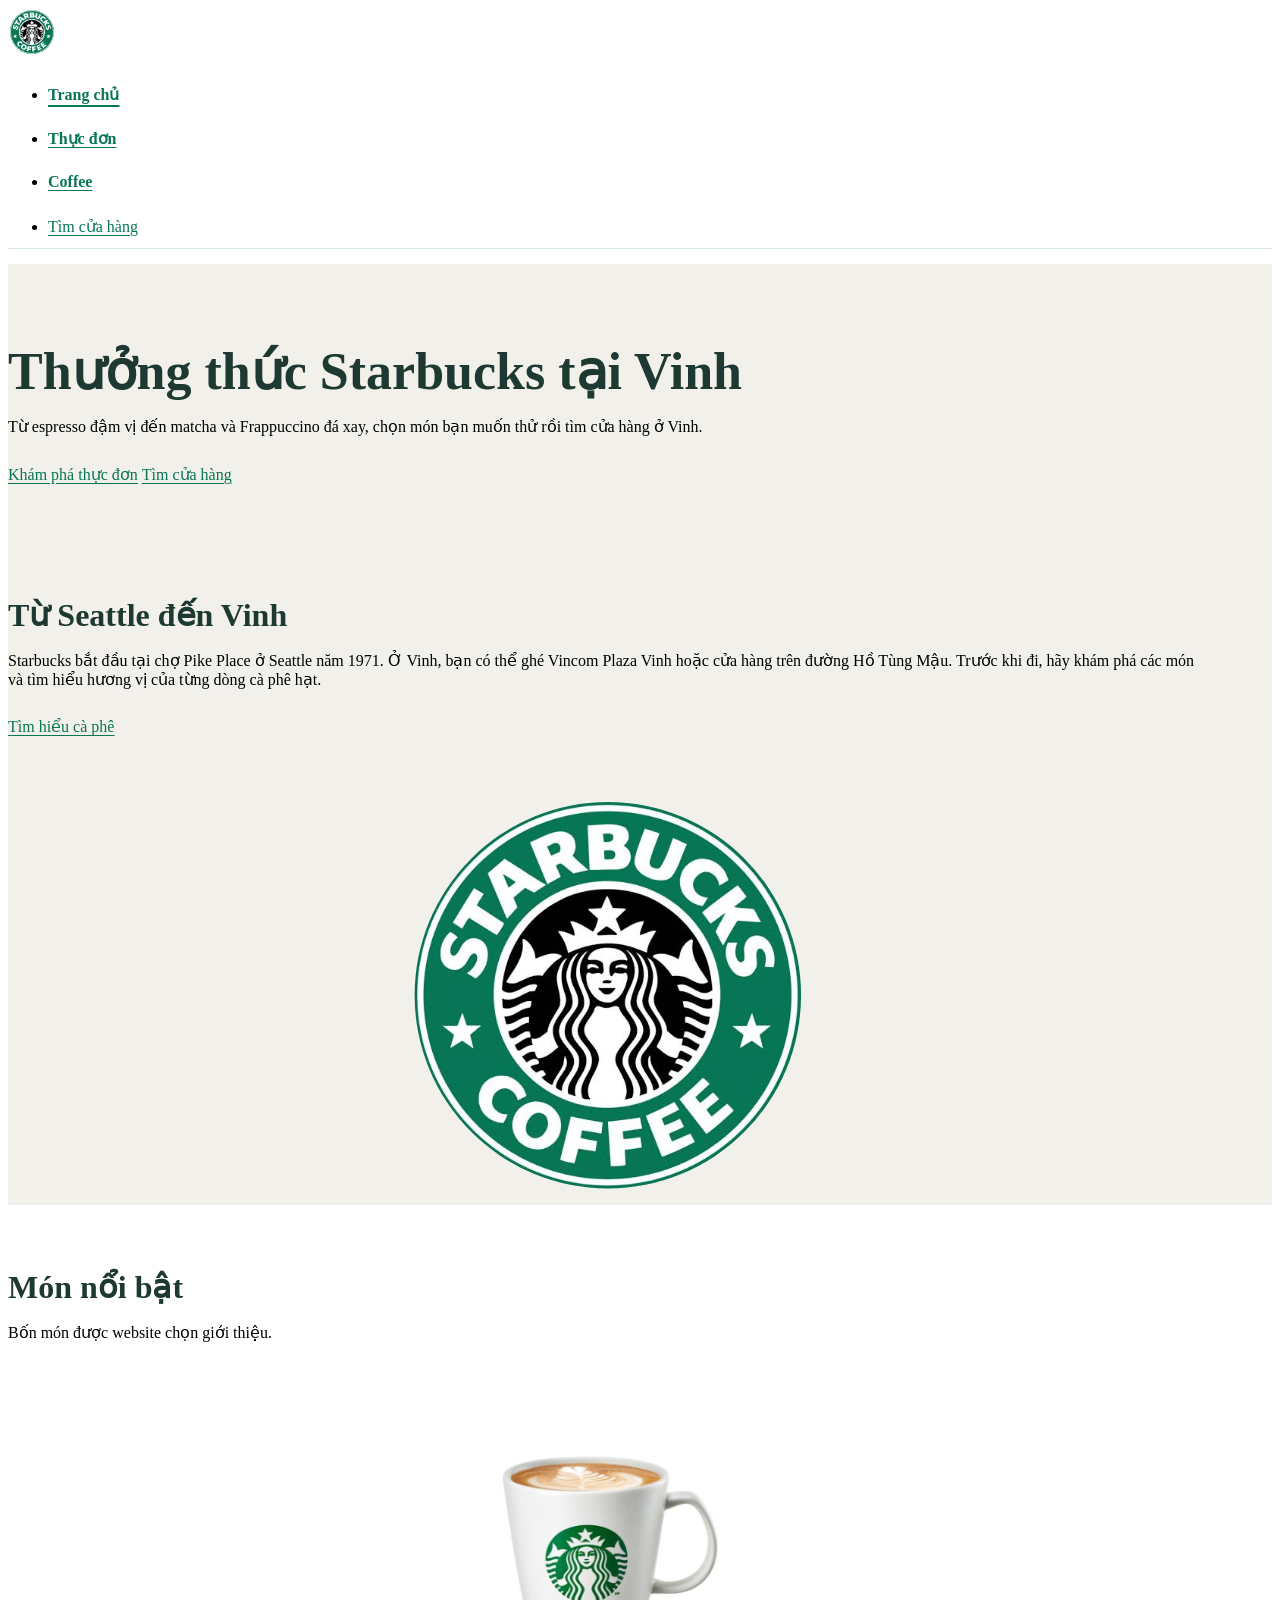
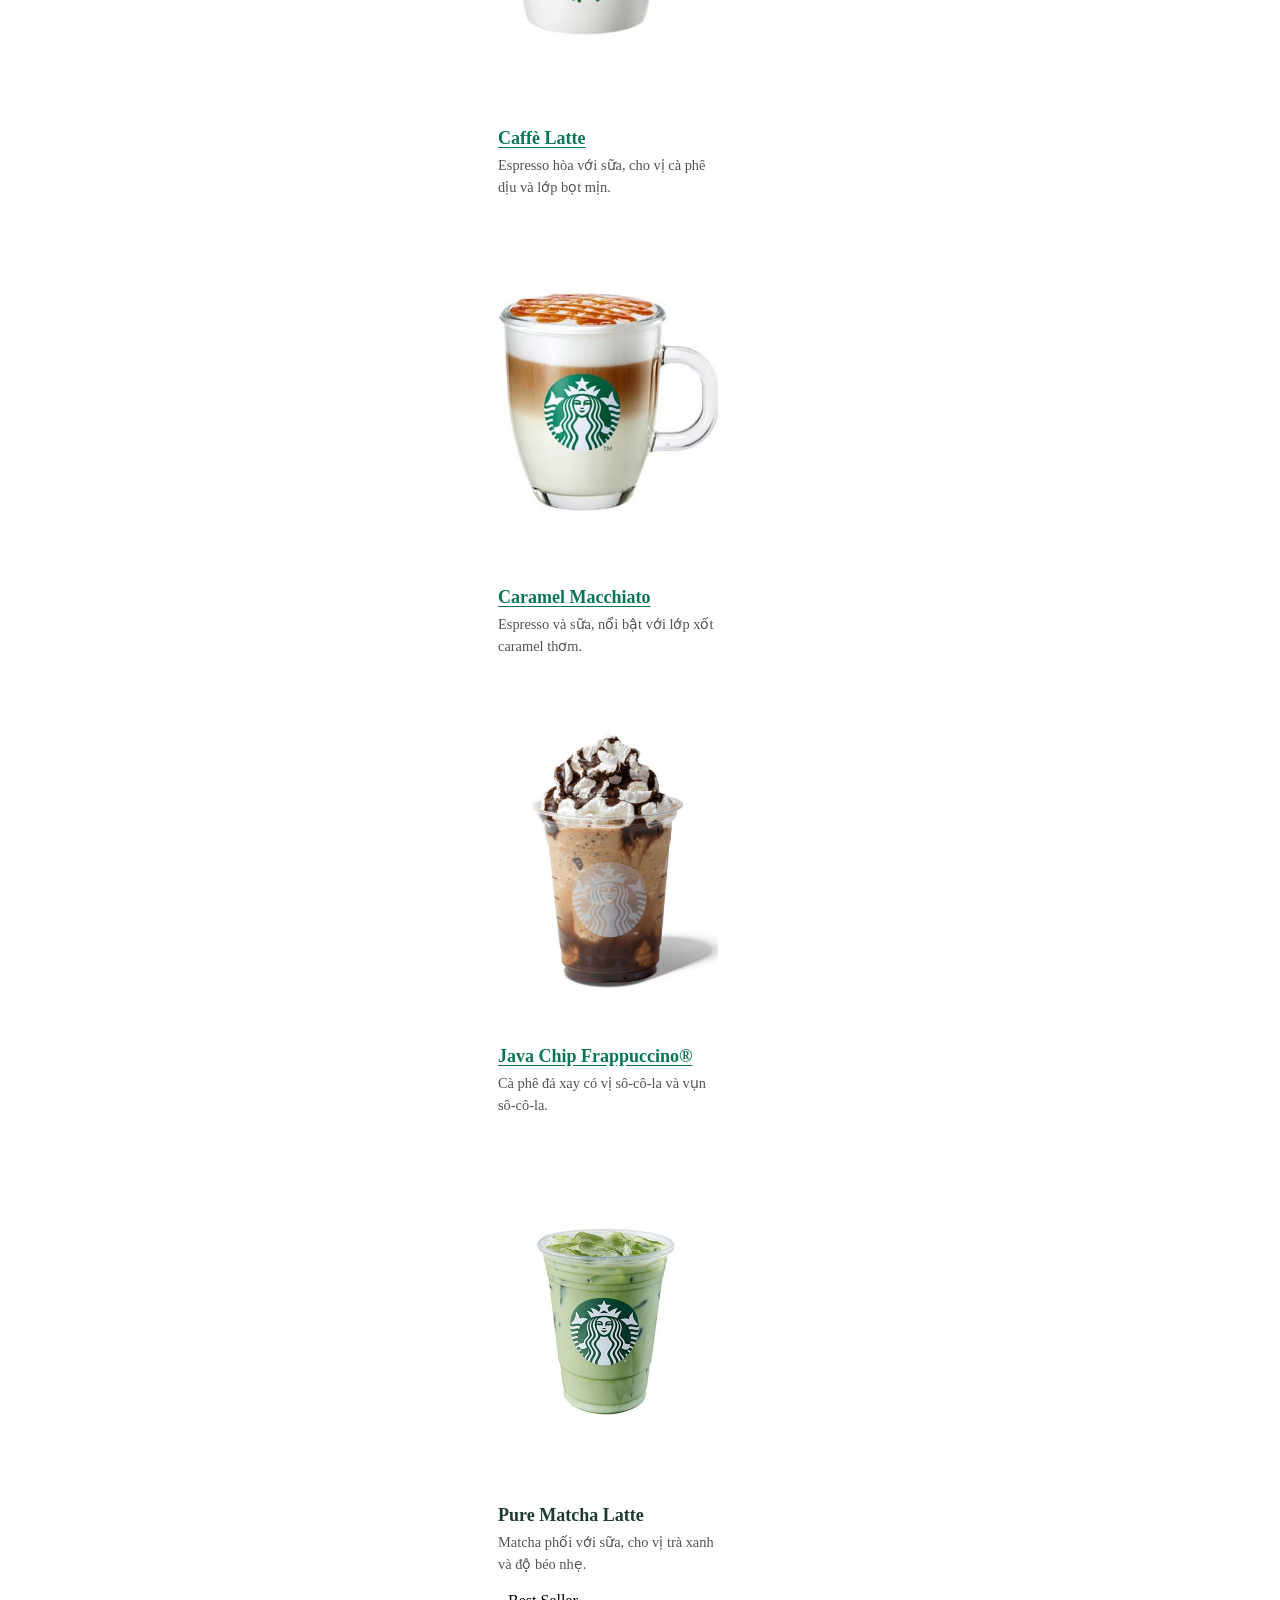
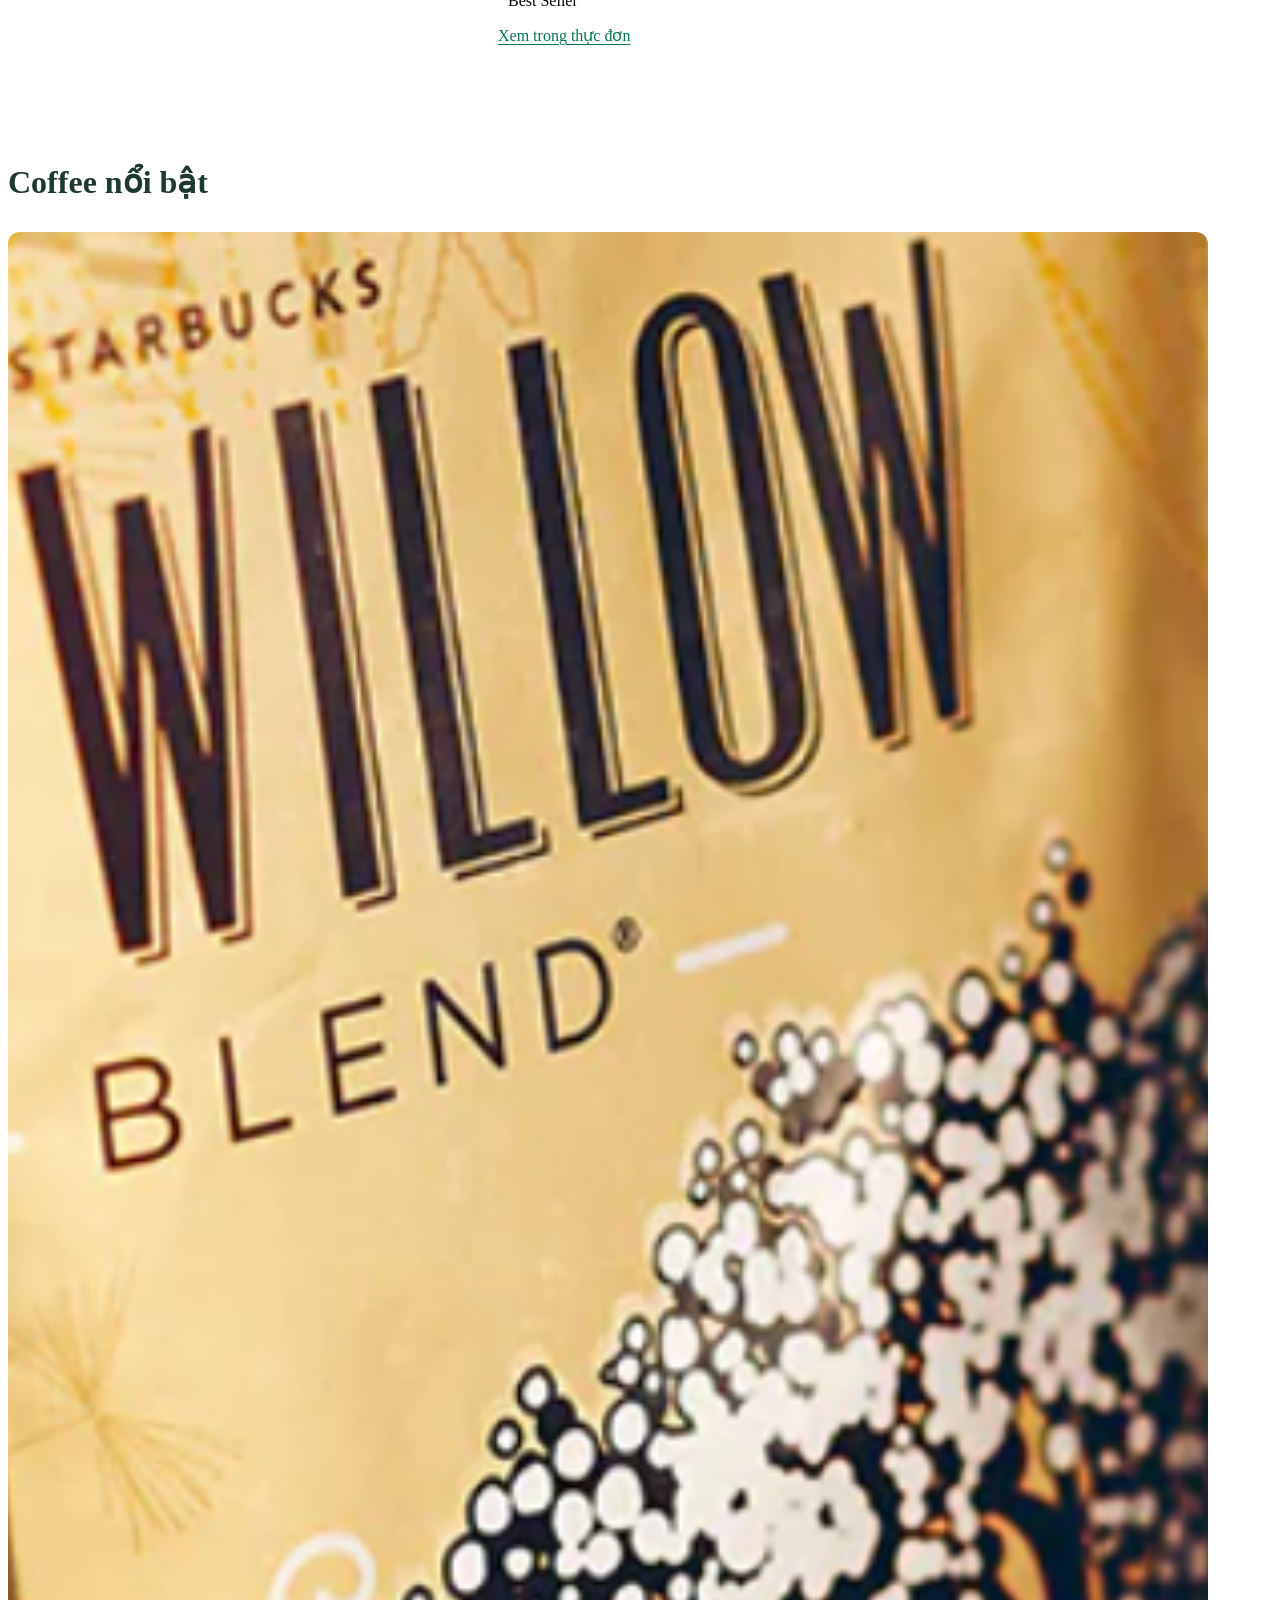
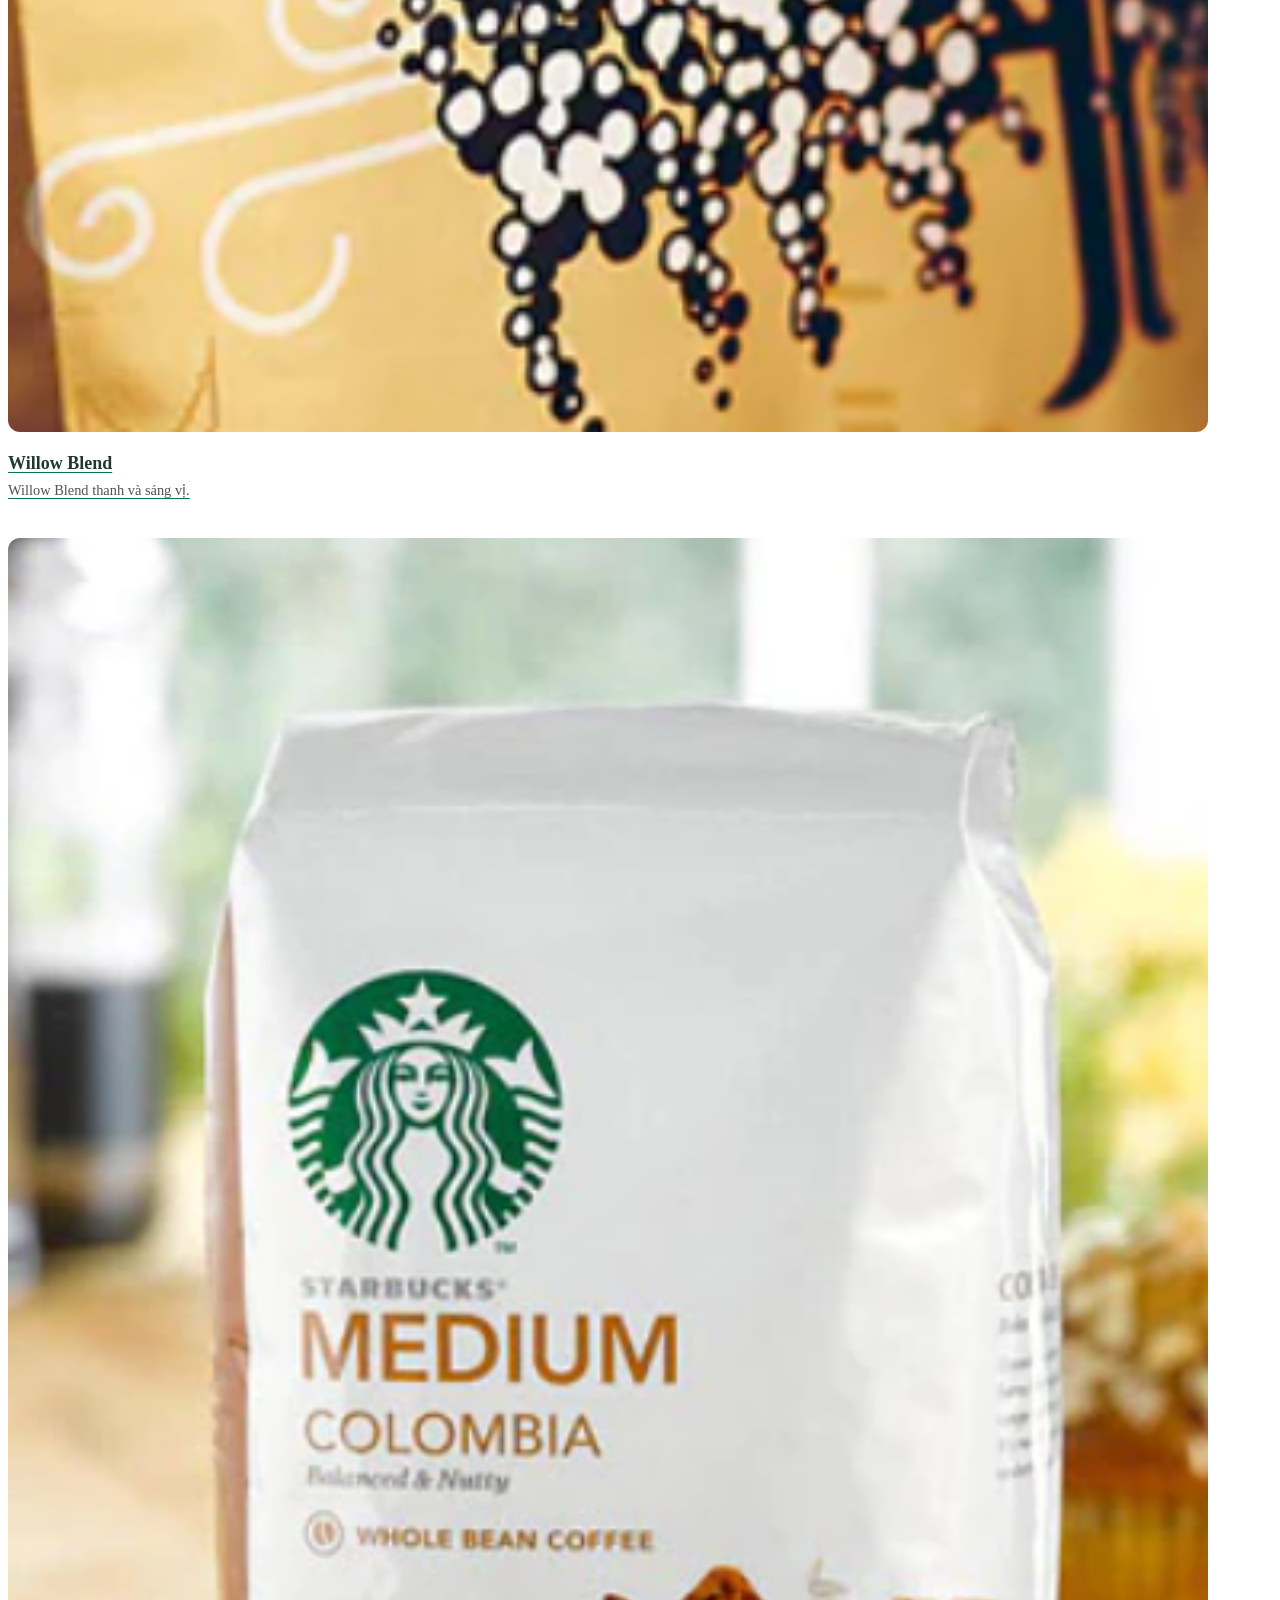
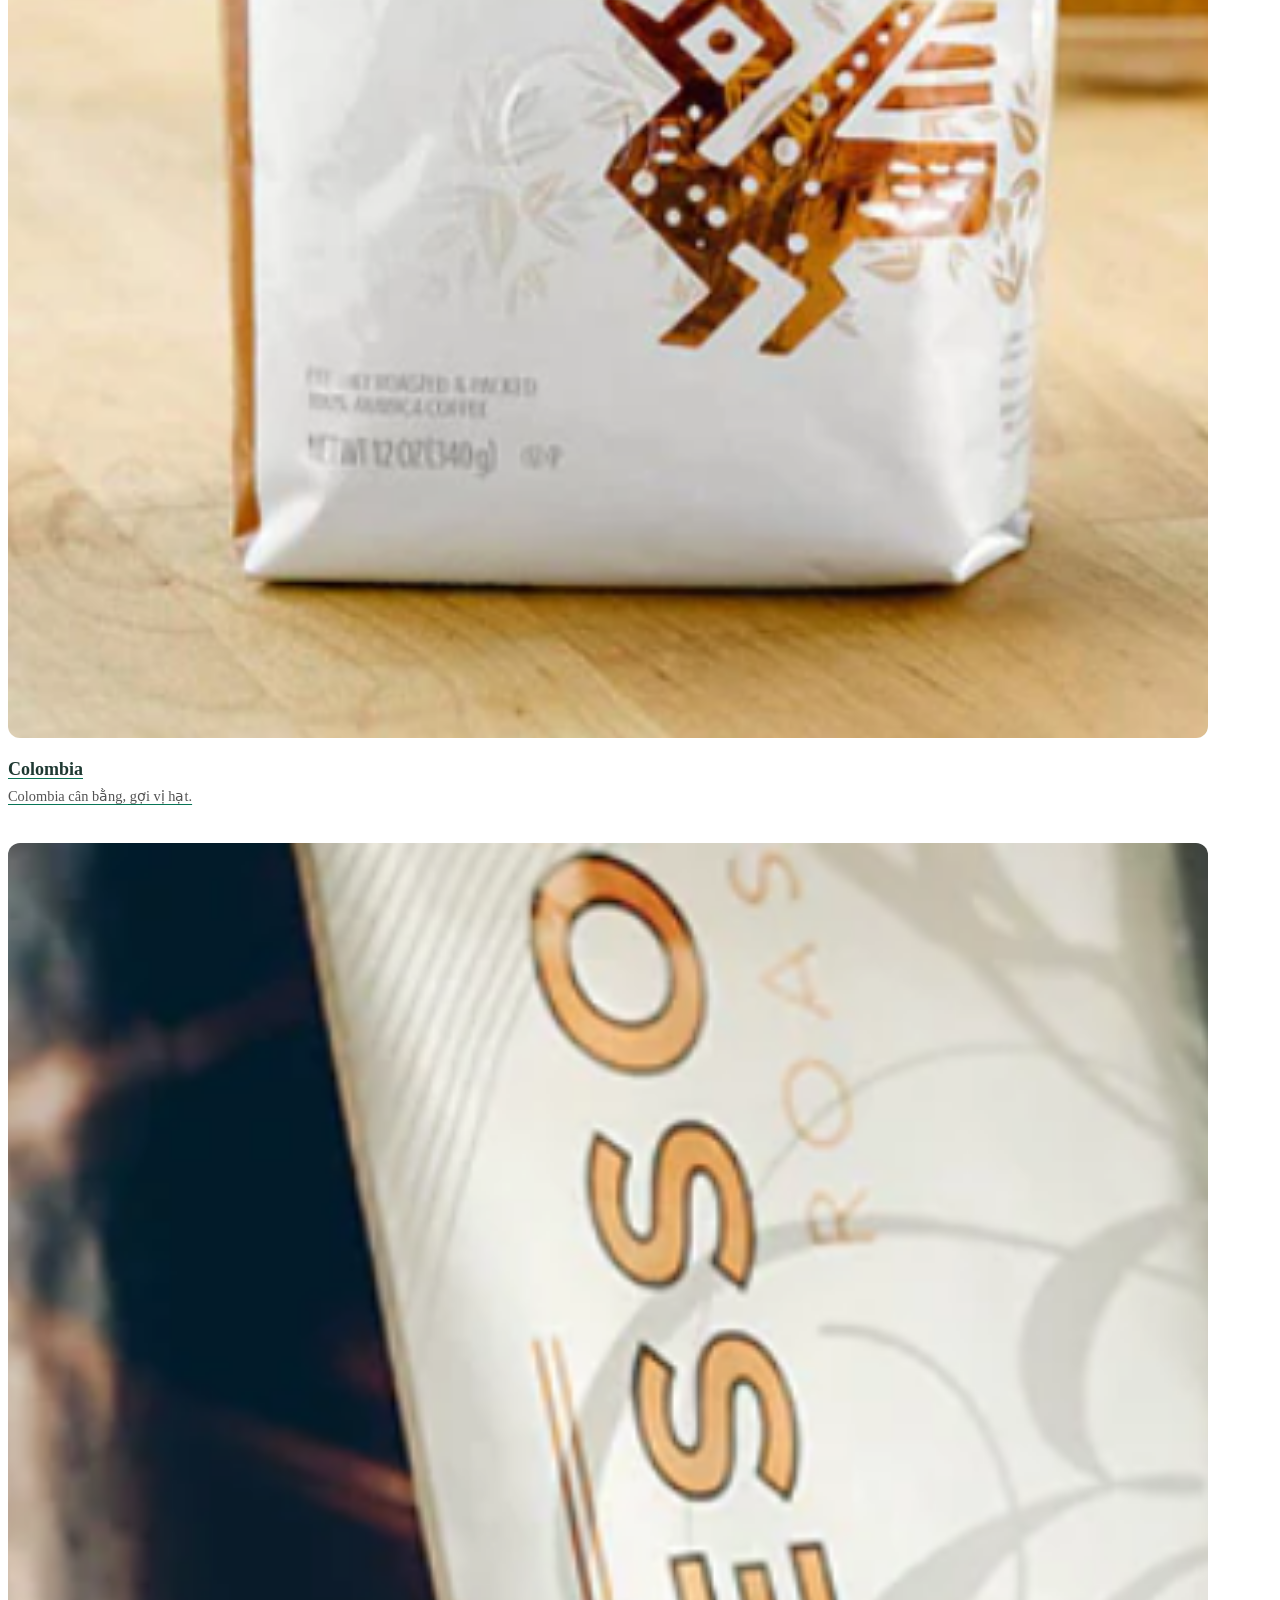
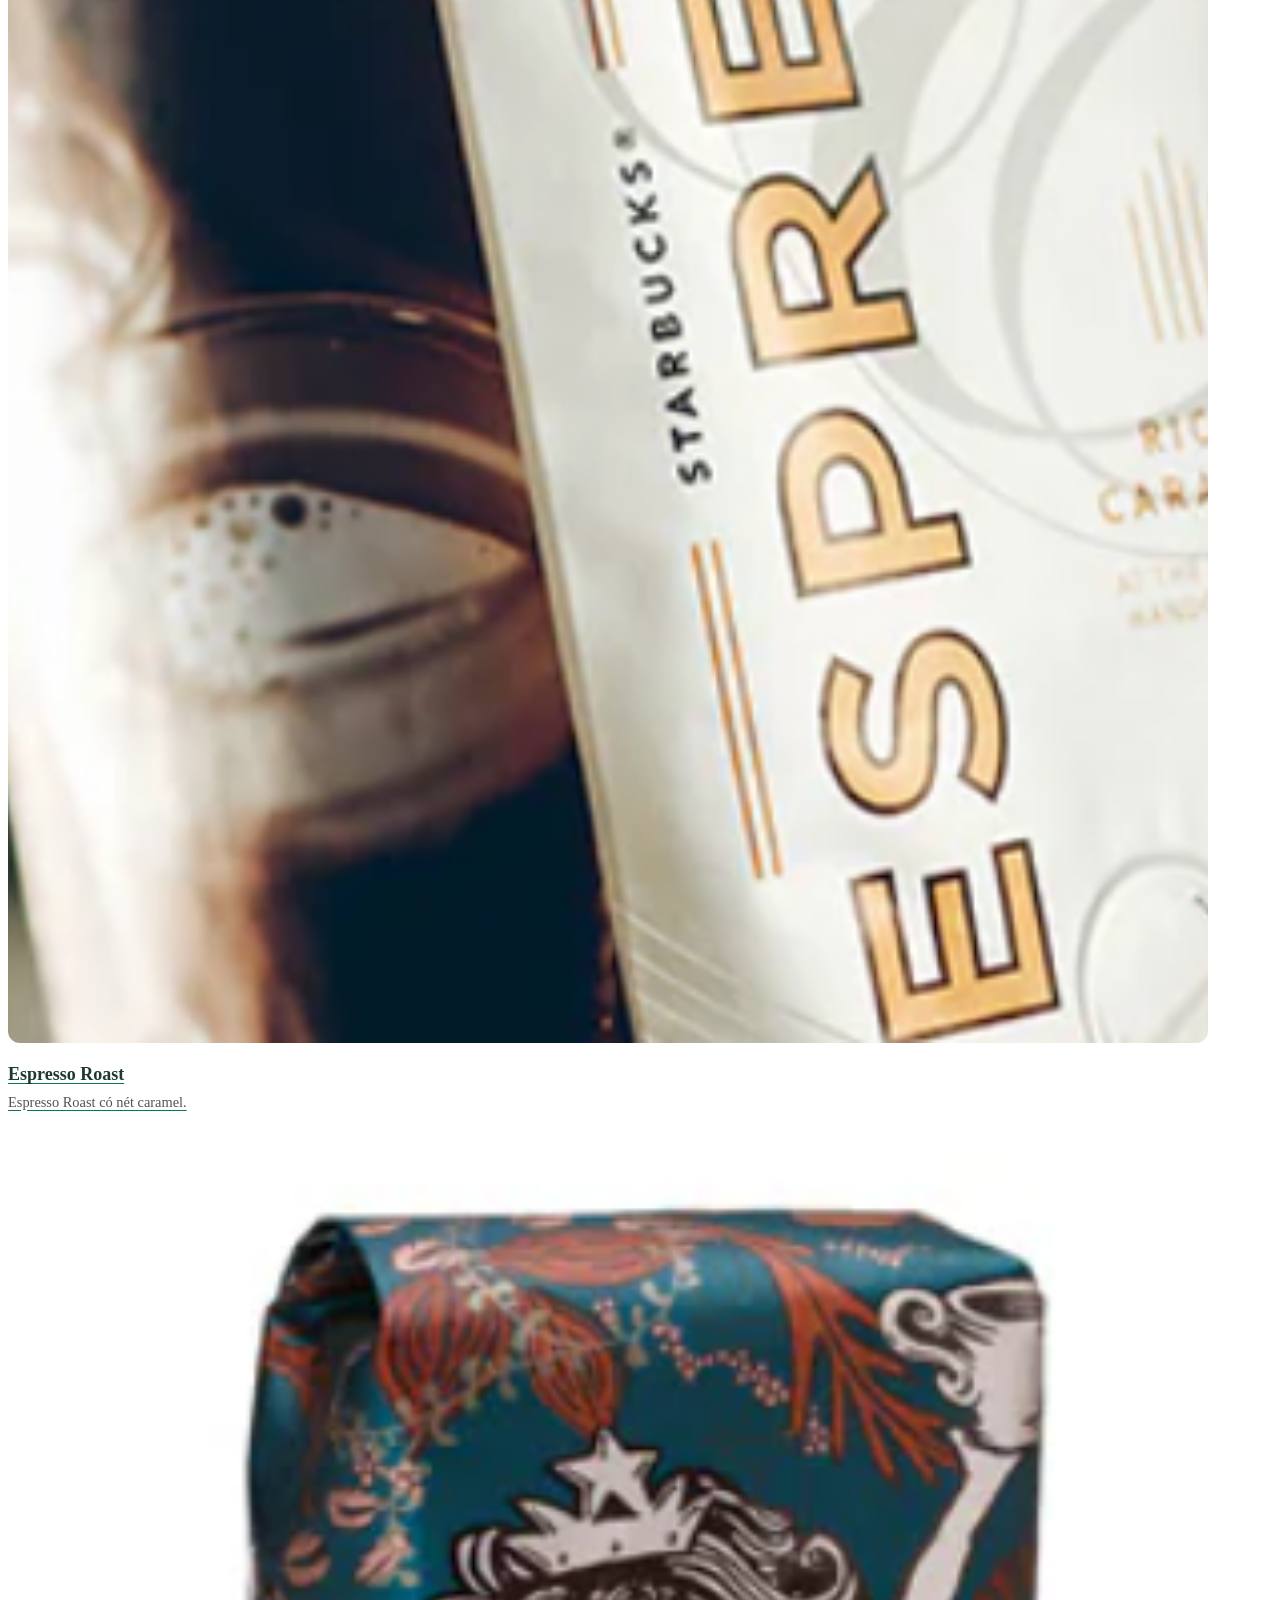
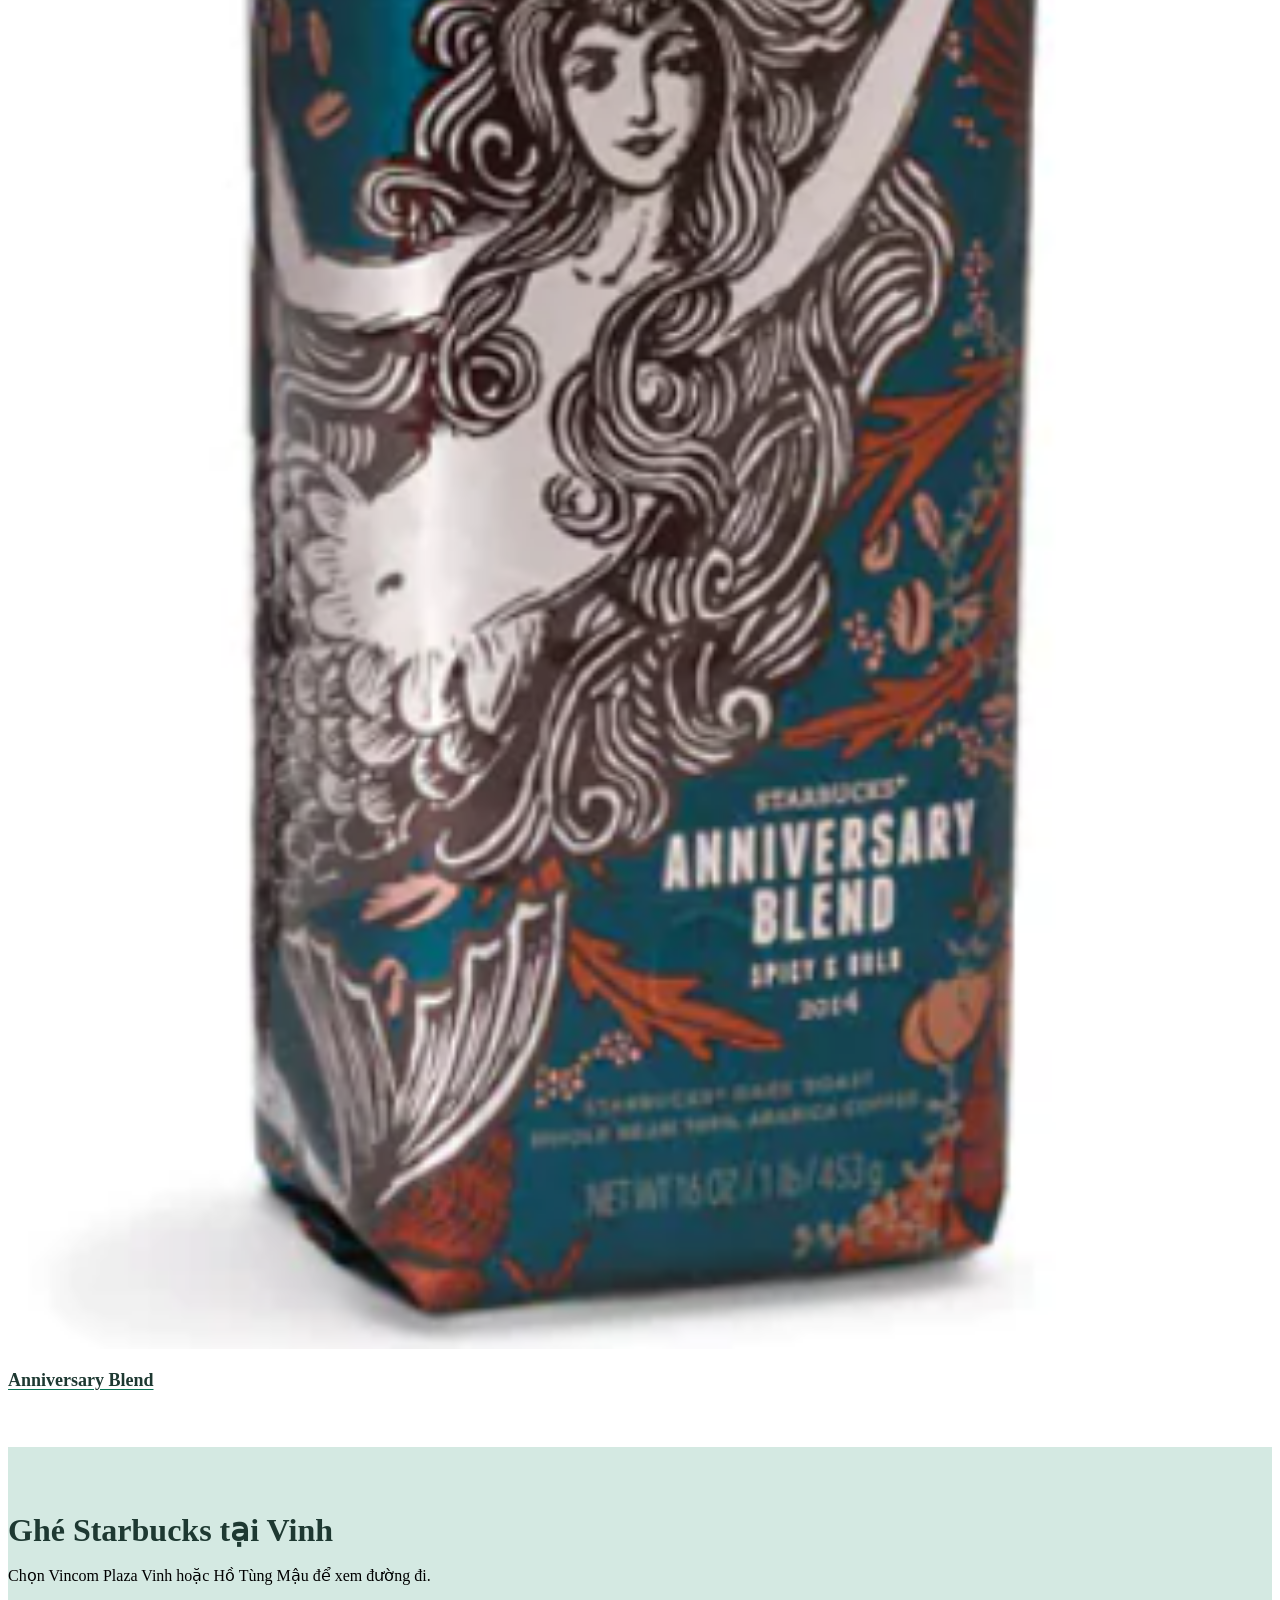
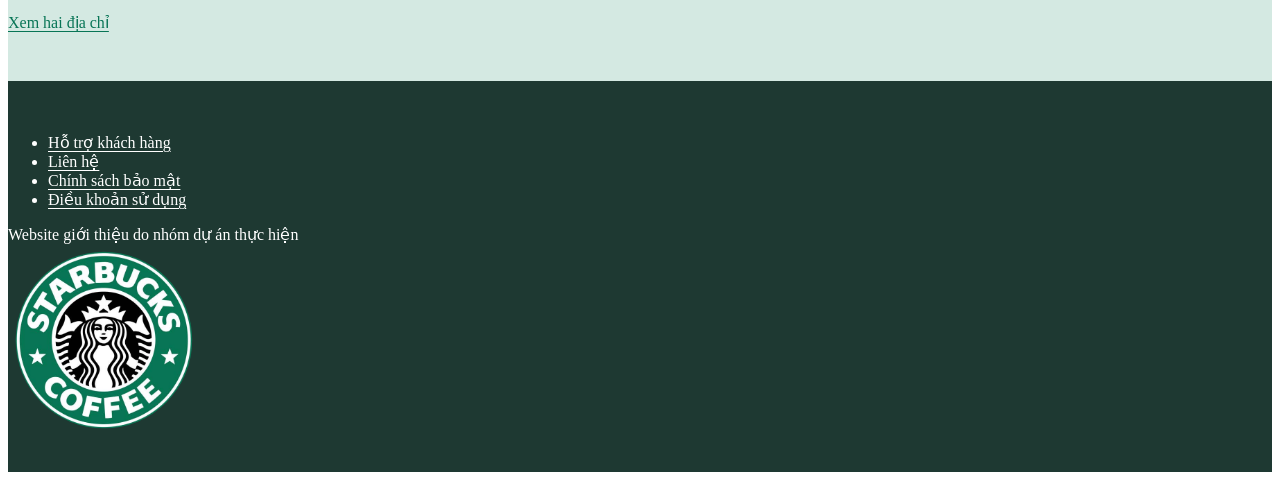
==== index.html @ 50c51812 "Initial website project" ====
<!doctype html>
<html lang="vi">
<head>
  <meta charset="utf-8">
  <meta name="viewport" content="width=device-width, initial-scale=1">
  <title>Thưởng thức Starbucks tại Vinh</title>
  <link rel="icon" type="image/svg+xml" href="assets/images/favicon.svg">
  <link rel="stylesheet" href="vendor/bootstrap/bootstrap.min.css">
  <link rel="stylesheet" href="css/style.css">
  <script src="vendor/bootstrap/bootstrap.bundle.min.js" defer></script>
  <script src="js/script.js" defer></script>
</head>
<body class="d-flex flex-column min-vh-100">
  <header class="site-header sticky-top">
    <nav class="navbar navbar-expand-lg" aria-label="Điều hướng chính">
      <div class="container site-container">
        <a class="navbar-brand" href="index.html" aria-label="Trang chủ">
          <img class="site-logo" src="assets/images/logo-starbucks.png" width="48" height="48" alt="Starbucks">
        </a>
        <button class="navbar-toggler" type="button" data-bs-toggle="collapse" data-bs-target="#dieu-huong-chinh" aria-controls="dieu-huong-chinh" aria-expanded="false">Menu</button>
        <div class="collapse navbar-collapse" id="dieu-huong-chinh">
          <ul class="navbar-nav ms-lg-auto align-items-lg-center gap-2">
            <li class="nav-item">
              <a class="nav-link active" href="index.html" aria-current="page">Trang chủ</a>
            </li>
            <li class="nav-item">
              <a class="nav-link" href="thuc-don.html">Thực đơn</a>
            </li>
            <li class="nav-item">
              <a class="nav-link" href="coffee.html">Coffee</a>
            </li>
            <li class="nav-item">
              <a class="btn btn-primary" href="cua-hang.html">Tìm cửa hàng</a>
            </li>
          </ul>
        </div>
      </div>
    </nav>
  </header>

  <main id="noi-dung-chinh" class="flex-grow-1">
    <div class="home-intro">
      <div class="container site-container">
        <div class="row align-items-center gx-4">
          <div class="col-12 col-lg-6">
            <section class="site-section home-hero" aria-labelledby="tieu-de-trang">
              <h1 id="tieu-de-trang">Thưởng thức Starbucks tại Vinh</h1>
              <p>Từ espresso đậm vị đến matcha và Frappuccino đá xay, chọn món bạn muốn thử rồi tìm cửa hàng ở Vinh.</p>
              <div class="d-flex flex-wrap gap-3">
                <a class="btn btn-primary" href="thuc-don.html">Khám phá thực đơn</a>
                <a class="btn btn-outline-primary" href="cua-hang.html">Tìm cửa hàng</a>
              </div>
            </section>
            <section class="site-section home-story" aria-labelledby="tu-seattle-den-vinh">
              <h2 id="tu-seattle-den-vinh">Từ Seattle đến Vinh</h2>
              <p>Starbucks bắt đầu tại chợ Pike Place ở Seattle năm 1971. Ở Vinh, bạn có thể ghé Vincom Plaza Vinh hoặc cửa hàng trên đường Hồ Tùng Mậu. Trước khi đi, hãy khám phá các món và tìm hiểu hương vị của từng dòng cà phê hạt.</p>
              <a class="btn btn-outline-primary" href="coffee.html">Tìm hiểu cà phê</a>
            </section>
          </div>
          <div class="col-12 col-lg-6 pb-4 pb-lg-0">
            <img class="site-logo home-intro-logo" src="assets/images/logo-starbucks.png" width="554" height="554" alt="">
          </div>
        </div>
      </div>
    </div>

    <section class="site-section home-featured" aria-labelledby="mon-noi-bat">
      <div class="container site-container">
        <h2 id="mon-noi-bat">Món nổi bật</h2>
        <p>Bốn món được website chọn giới thiệu.</p>
        <div class="row row-cols-1 row-cols-md-2 row-cols-lg-4 g-3 g-md-4">
          <article class="col">
            <div class="card h-100 product-card coffee-card">
              <img class="product-image" src="assets/images/espresso/caffe-latte.png" width="728" height="717" alt="Caffè Latte" loading="lazy">
              <div class="product-body">
                <h3 class="card-title product-name">
                  <a class="mt-auto" href="thuc-don.html#caffe-latte">Caffè Latte</a>
                </h3>
                <p class="product-desc">Espresso hòa với sữa, cho vị cà phê dịu và lớp bọt mịn.</p>
              </div>
            </div>
          </article>
          <article class="col">
            <div class="card h-100 product-card coffee-card">
              <img class="product-image" src="assets/images/espresso/caramel-macchiato.png" width="660" height="655" alt="Caramel Macchiato" loading="lazy">
              <div class="product-body">
                <h3 class="card-title product-name">
                  <a class="mt-auto" href="thuc-don.html#caramel-macchiato">Caramel Macchiato</a>
                </h3>
                <p class="product-desc">Espresso và sữa, nổi bật với lớp xốt caramel thơm.</p>
              </div>
            </div>
          </article>
          <article class="col">
            <div class="card h-100 product-card coffee-card">
              <img class="product-image" src="assets/images/frappuccino/java-chip-frappuccino.png" width="1024" height="1024" alt="Java Chip Frappuccino®" loading="lazy">
              <div class="product-body">
                <h3 class="card-title product-name">
                  <a class="mt-auto" href="thuc-don.html#java-chip-frappuccino">Java Chip Frappuccino®</a>
                </h3>
                <p class="product-desc">Cà phê đá xay có vị sô-cô-la và vụn sô-cô-la.</p>
              </div>
            </div>
          </article>
          <article class="col">
            <div class="card h-100 product-card">
              <img class="product-image" src="assets/images/tra-matcha/pure-matcha-latte.png" width="660" height="660" alt="Pure Matcha Latte" loading="lazy">
              <div class="product-body">
                <h3 class="card-title product-name">Pure Matcha Latte</h3>
                <p class="product-desc">Matcha phối với sữa, cho vị trà xanh và độ béo nhẹ.</p>
                <p class="mt-2 mb-1"><span class="badge best-seller-badge bg-success-subtle text-success-emphasis">Best Seller</span></p>
                <a class="mt-auto" href="thuc-don.html#pure-matcha-latte">Xem trong thực đơn</a>
              </div>
            </div>
          </article>
        </div>
      </div>
    </section>

    <section class="site-section home-coffee" aria-label="Coffee nổi bật">
      <div class="container site-container">
        <h2>Coffee nổi bật</h2>
        <div class="row g-3 g-md-4">
          <article class="col-6 col-md-4 col-lg-3">
            <a class="card h-100 product-card coffee-card text-decoration-none" href="coffee.html#willow-blend">
              <img class="product-image" src="assets/images/coffee/willow-blend.png" width="377" height="447" alt="Willow Blend" loading="lazy">
              <div class="product-body">
                <h3 class="card-title product-name">Willow Blend</h3>
                <p class="product-desc">Willow Blend thanh và sáng vị.</p>
              </div>
            </a>
          </article>
          <article class="col-6 col-md-4 col-lg-3">
            <a class="card h-100 product-card coffee-card text-decoration-none" href="coffee.html#colombia">
              <img class="product-image" src="assets/images/coffee/colombia.png" width="375" height="575" alt="Colombia" loading="lazy">
              <div class="product-body">
                <h3 class="card-title product-name">Colombia</h3>
                <p class="product-desc">Colombia cân bằng, gợi vị hạt.</p>
              </div>
            </a>
          </article>
          <article class="col-6 col-md-4 col-lg-3">
            <a class="card h-100 product-card coffee-card text-decoration-none" href="coffee.html#espresso-roast">
              <img class="product-image" src="assets/images/coffee/espresso-roast.png" width="376" height="448" alt="Espresso Roast" loading="lazy">
              <div class="product-body">
                <h3 class="card-title product-name">Espresso Roast</h3>
                <p class="product-desc">Espresso Roast có nét caramel.</p>
              </div>
            </a>
          </article>
          <article class="col-6 col-md-4 col-lg-3">
            <a class="card h-100 product-card coffee-card text-decoration-none" href="coffee.html#anniversary-blend">
              <img class="product-image" src="assets/images/coffee/anniversary-blend.png" width="376" height="448" alt="Anniversary Blend" loading="lazy">
              <div class="product-body">
                <h3 class="card-title product-name">Anniversary Blend</h3>
              </div>
            </a>
          </article>
        </div>
      </div>
    </section>

    <section class="site-section visit-banner" aria-labelledby="ghe-starbucks-tai-vinh">
      <div class="container site-container">
        <h2 id="ghe-starbucks-tai-vinh">Ghé Starbucks tại Vinh</h2>
        <p>Chọn Vincom Plaza Vinh hoặc Hồ Tùng Mậu để xem đường đi.</p>
        <a class="btn btn-primary" href="cua-hang.html">Xem hai địa chỉ</a>
      </div>
    </section>
  </main>

  <footer class="site-footer">
    <div class="container site-container d-flex flex-column flex-md-row justify-content-between align-items-md-center gap-4">
      <div>
        <nav aria-label="Điều hướng chân trang">
          <ul class="list-unstyled d-flex flex-column flex-md-row flex-md-wrap gap-3">
            <li><a href="ho-tro.html">Hỗ trợ khách hàng</a></li>
            <li><a href="lien-he.html">Liên hệ</a></li>
            <li><a href="chinh-sach-bao-mat.html">Chính sách bảo mật</a></li>
            <li><a href="dieu-khoan-su-dung.html">Điều khoản sử dụng</a></li>
          </ul>
        </nav>
        <p>Website giới thiệu do nhóm dự án thực hiện</p>
      </div>
      <a class="footer-logo d-inline-flex flex-shrink-0 align-self-end" href="index.html" aria-label="Trang chủ">
        <img class="site-logo" src="assets/images/logo-starbucks.png" width="48" height="48" alt="Starbucks">
      </a>
    </div>
  </footer>
</body>
</html>
---- css/style.css ----
@font-face {
  font-family: "Inter";
  src: url("../assets/fonts/InterVariable.woff2") format("woff2");
  font-style: normal;
  font-weight: 100 900;
  font-display: swap;
}

:root {
  --color-brand: #087556;
  --color-green-dark: #006241;
  --color-forest: #1E3932;
  --color-mint: #D4E9E2;
  --color-cream: #F2F0EB;
  --color-white: #FFFFFF;
  --color-text: #1A1A1A;
  --bs-font-sans-serif: "Inter", system-ui, -apple-system, "Segoe UI", sans-serif;
  --bs-body-color: var(--color-text);
  --bs-body-bg: var(--color-white);
  --bs-body-font-size: 1rem;
  --bs-body-line-height: 1.625;
  --page-gutter: 20px;
  --section-gap: 40px;
  --header-height: 60px;
  --navbar-logo-height: 40px;
  --logo-size: 52px;
  --card-radius: 16px;
  --product-card-max-width: 220px;
  --heading-1-size: 2.125rem;
  --heading-1-line-height: 2.5rem;
  --heading-2-size: 1.625rem;
  --heading-2-line-height: 2.125rem;
  --focus-ring: var(--color-green-dark);
  --motion-duration: 180ms;
  scroll-behavior: auto;
}

@media (min-width: 992px) {
  :root {
    --section-gap: 72px;
    --header-height: 72px;
    --navbar-logo-height: 48px;
    --logo-size: 64px;
    --heading-1-size: 3.25rem;
    --heading-1-line-height: 3.625rem;
    --heading-2-size: 2rem;
    --heading-2-line-height: 2.5rem;
  }
}

[hidden] {
  display: none !important;
}

body {
  overflow-wrap: break-word;
}

h1,
h2,
h3,
h4 {
  color: var(--color-forest);
  font-weight: 700;
  overflow-wrap: anywhere;
}

h1 {
  margin-block-end: 1rem;
  font-size: var(--heading-1-size);
  line-height: var(--heading-1-line-height);
}

h2 {
  margin-block-end: 0.75rem;
  font-size: var(--heading-2-size);
  line-height: var(--heading-2-line-height);
}

h3,
h4 {
  font-size: 1.25rem;
  line-height: 1.75rem;
}

a {
  color: var(--color-brand);
  text-underline-offset: 0.18em;
}

a:hover {
  color: var(--color-green-dark);
}

a:focus-visible,
.btn:focus-visible,
.navbar-toggler:focus-visible,
.form-control:focus-visible,
.faq-list summary:focus-visible {
  outline: 2px solid var(--focus-ring);
  outline-offset: 3px;
}

.site-container {
  width: calc(100% - 2 * var(--page-gutter));
  padding-inline: 0;
}

@media (min-width: 1200px) {
  .site-container {
    max-width: 1200px;
  }
}

.site-section,
main > .site-container {
  padding-block: calc(var(--section-gap) / 2);
}

.reading-width {
  max-width: 760px;
}

.legal-section {
  margin-block-start: 1.75rem;
}

.legal-section p:last-child,
.site-footer p:last-child {
  margin-block-end: 0;
}

.site-header {
  background-color: var(--color-white);
  box-shadow: 0 1px 0 var(--color-mint);
}

.site-header .navbar {
  --bs-navbar-padding-y: 0;
  --bs-navbar-brand-padding-y: 0;
  --bs-navbar-color: var(--color-forest);
  --bs-navbar-hover-color: var(--color-green-dark);
  --bs-navbar-active-color: var(--color-brand);
  --bs-navbar-toggler-font-size: 1rem;
  --bs-navbar-toggler-padding-y: 0.5rem;
  --bs-navbar-toggler-padding-x: 0.875rem;
  --bs-navbar-toggler-border-color: var(--color-forest);
  --bs-navbar-toggler-focus-width: 0;
}

.site-header .site-container {
  min-height: var(--header-height);
}

.site-logo {
  display: block;
  width: var(--logo-size);
  height: var(--logo-size);
  clip-path: circle(46% at 49.96% 50.13%);
}

.site-header .navbar-brand > .site-logo {
  width: auto;
  height: var(--navbar-logo-height);
}

.site-header .navbar-brand:focus-visible {
  outline-offset: 2px;
}

.site-header .nav-link {
  display: flex;
  align-items: center;
  min-height: 44px;
  font-weight: 600;
}

.site-header [aria-current="page"] {
  text-decoration: underline;
  text-decoration-thickness: 2px;
  text-underline-offset: 0.3em;
}

.site-header .navbar-toggler {
  min-height: 44px;
  font-weight: 600;
}

@media (max-width: 991.98px) {
  .site-header .navbar-nav {
    padding-block: 0.5rem 1rem;
  }
}

@media (max-width: 991.98px) and (scripting: none) {
  .site-header {
    position: static;
  }

  .site-header .navbar-toggler {
    display: none;
  }

  .site-header .navbar-collapse {
    display: block;
  }
}

.site-footer {
  --focus-ring: var(--color-mint);
  padding-block: calc(var(--section-gap) / 2);
  background-color: var(--color-forest);
  color: var(--color-white);
}

.site-footer .footer-logo > .site-logo {
  width: auto;
  height: calc(3 * var(--logo-size));
}

.site-footer a {
  color: var(--color-white);
}

.site-footer a:hover {
  color: var(--color-mint);
}

.site-footer [aria-current="page"] {
  font-weight: 700;
}

.btn {
  --bs-btn-padding-x: 1.125rem;
  --bs-btn-padding-y: 0.5rem;
  --bs-btn-border-radius: 0.75rem;
  --bs-btn-font-weight: 600;
  --bs-btn-focus-box-shadow: none;
  display: inline-flex;
  align-items: center;
  justify-content: center;
  min-height: 44px;
  max-width: 100%;
  white-space: normal;
  transition: color var(--motion-duration) ease, background-color var(--motion-duration) ease,
    border-color var(--motion-duration) ease;
}

.btn-primary {
  --bs-btn-color: var(--color-white);
  --bs-btn-bg: var(--color-brand);
  --bs-btn-border-color: var(--color-brand);
  --bs-btn-hover-color: var(--color-white);
  --bs-btn-hover-bg: var(--color-green-dark);
  --bs-btn-hover-border-color: var(--color-green-dark);
  --bs-btn-active-color: var(--color-white);
  --bs-btn-active-bg: var(--color-forest);
  --bs-btn-active-border-color: var(--color-forest);
  --bs-btn-disabled-color: var(--color-white);
  --bs-btn-disabled-bg: var(--color-brand);
  --bs-btn-disabled-border-color: var(--color-brand);
}

.btn-outline-primary {
  --bs-btn-color: var(--color-forest);
  --bs-btn-bg: transparent;
  --bs-btn-border-color: var(--color-forest);
  --bs-btn-hover-color: var(--color-forest);
  --bs-btn-hover-bg: var(--color-mint);
  --bs-btn-hover-border-color: var(--color-forest);
  --bs-btn-active-color: var(--color-white);
  --bs-btn-active-bg: var(--color-forest);
  --bs-btn-active-border-color: var(--color-forest);
  --bs-btn-disabled-color: var(--color-forest);
  --bs-btn-disabled-bg: transparent;
  --bs-btn-disabled-border-color: var(--color-forest);
}

.home-intro,
.coffee-intro {
  background-color: var(--color-cream);
}

.home-intro-logo {
  width: min(100%, 200px);
  height: auto;
  margin-inline: auto;
}

@media (min-width: 992px) {
  .home-intro-logo {
    width: min(100%, 420px);
  }
}

.visit-banner {
  background-color: var(--color-mint);
}

.hero-image,
.story-image,
.coffee-intro-image {
  display: block;
  width: 100%;
  aspect-ratio: 16 / 10;
  border-radius: var(--card-radius);
  object-fit: cover;
}

.card {
  --bs-card-bg: var(--color-white);
  --bs-card-border-color: var(--color-mint);
  --bs-card-border-radius: var(--card-radius);
  --bs-card-inner-border-radius: calc(var(--card-radius) - var(--bs-card-border-width));
}

.card-title {
  white-space: normal;
  overflow-wrap: anywhere;
}

.product-card {
  --bs-card-border-width: 3px;
  --bs-card-border-color: var(--color-green-dark);
  --bs-card-spacer-x: calc(1rem - 2px);
  --bs-card-spacer-y: calc(1rem - 2px);
  transition: transform var(--motion-duration) ease-out,
    box-shadow var(--motion-duration) ease-out,
    border-color var(--motion-duration) ease-out;
}

.product-card.coffee-card,
.product-card:has(> .product-image) {
  padding: calc(0.5cm - 2px);
  border-radius: 16px;
  overflow: hidden;
}

.product-image {
  display: block;
  width: 100%;
  height: auto;
  aspect-ratio: 4 / 3;
  border-radius: 12px;
  object-fit: cover;
  transition: transform var(--motion-duration) ease-out;
}

.accessory-card .product-image {
  background-color: var(--color-white);
}

.product-name {
  width: 100%;
  margin: 0;
  font-weight: 700;
  text-align: left;
}

.product-image + .product-name {
  margin-block-start: 0.5cm;
}

.product-card:has(> .product-body) {
  --bs-card-border-color: var(--color-brand);
  width: 100%;
  padding: 0.5cm;
  border-radius: 16px;
  overflow: hidden;
}

.product-card:has(> .product-body) > .product-image {
  flex-shrink: 0;
  aspect-ratio: 2 / 3;
}

#flat-white .product-image {
  object-position: right center;
  object-view-box: inset(16% 0 5% 47.5%);
}

.product-body {
  margin-block-start: 0.5cm;
  overflow-wrap: anywhere;
}

.product-card > .product-body:first-child {
  margin-block-start: 0;
}

.product-body > .product-name {
  font-size: 1rem;
  line-height: 1.4;
}

.product-desc {
  margin: 0.25rem 0 0;
  color: color-mix(in srgb, var(--color-text) 75%, var(--color-white));
  font-size: 0.85rem;
  line-height: 1.5;
  text-align: left;
}

@media (min-width: 768px) {
  .product-body > .product-name {
    font-size: 1.125rem;
  }

  .product-desc {
    font-size: 0.9rem;
  }
}

@media (min-width: 992px) {
  .product-card:has(> .product-body) {
    max-width: var(--product-card-max-width);
    margin-inline: auto;
  }

  .coffee-group[aria-labelledby="rang-dam"] > .row {
    max-width: calc(3 * (var(--product-card-max-width) + var(--bs-gutter-x)));
    margin-inline: auto;
  }
}

.product-card > .ratio {
  --bs-aspect-ratio: 75%;
  overflow: hidden;
  border-radius: var(--bs-card-inner-border-radius) var(--bs-card-inner-border-radius) 0 0;
}

.product-card:is(:focus-visible, :has(:focus-visible)) {
  transform: translateY(-2px);
  box-shadow: 0 8px 20px rgba(0, 0, 0, 0.12);
  border-color: var(--color-brand);
  outline: 3px solid var(--color-brand);
  outline-offset: 3px;
}

.site-footer .product-card:is(:focus-visible, :has(:focus-visible)) {
  box-shadow: 0 0 0 7px var(--color-mint), 0 8px 20px rgba(0, 0, 0, 0.12);
}

@media (hover: hover) {
  .product-card:hover {
    transform: translateY(-2px);
    box-shadow: 0 8px 20px rgba(0, 0, 0, 0.12);
    border-color: var(--color-brand);
  }

  .product-card:hover .product-image {
    transform: scale(1.04);
  }
}

@media (prefers-reduced-motion: reduce) {
  .product-card,
  .product-card:is(:hover, :focus-visible, :has(:focus-visible)),
  .product-card .product-image,
  .product-card:hover .product-image {
    transform: none;
    transition: none;
  }
}

.best-seller-badge {
  --bs-success-bg-subtle: var(--color-mint);
  --bs-success-text-emphasis: var(--color-forest);
  align-self: flex-start;
  padding: 0.375rem 0.625rem;
  border-radius: 999px;
}

.menu-group,
.menu-coffee-link {
  margin-block-start: var(--section-gap);
}

.menu-group > h2[id],
.menu-group article[id] {
  scroll-margin-top: calc(var(--header-height) + 16px);
}

.coffee-group article:is(#willow-blend, #colombia, #espresso-roast, #anniversary-blend) {
  scroll-margin-top: calc(var(--header-height) + 16px);
}

.coffee-group {
  margin-block: 1.75rem;
}

[data-store-search] {
  margin-block: 1.5rem;
}

.form-control {
  min-height: 44px;
  border-color: var(--color-forest);
}

.form-control:focus {
  border-color: var(--color-green-dark);
  box-shadow: none;
}

.faq-list summary {
  display: flex;
  align-items: center;
  justify-content: space-between;
  gap: 0.75rem;
  min-height: 44px;
  border-bottom: 0;
  background-color: transparent;
  color: var(--color-forest);
  font-weight: 700;
  list-style: none;
  cursor: pointer;
}

.faq-list summary::-webkit-details-marker {
  display: none;
}

.faq-list summary::after {
  content: "+";
  content: "+" / "";
  flex: 0 0 1.5rem;
  font-size: 1.5rem;
  line-height: 1;
  text-align: center;
}

.faq-list .card[open] {
  --bs-card-bg: var(--color-mint);
}

.faq-list .card[open] summary::after {
  content: "−";
  content: "−" / "";
}

@media (prefers-reduced-motion: reduce) {
  .btn,
  .form-control,
  .site-header .collapsing {
    transition: none;
  }
}
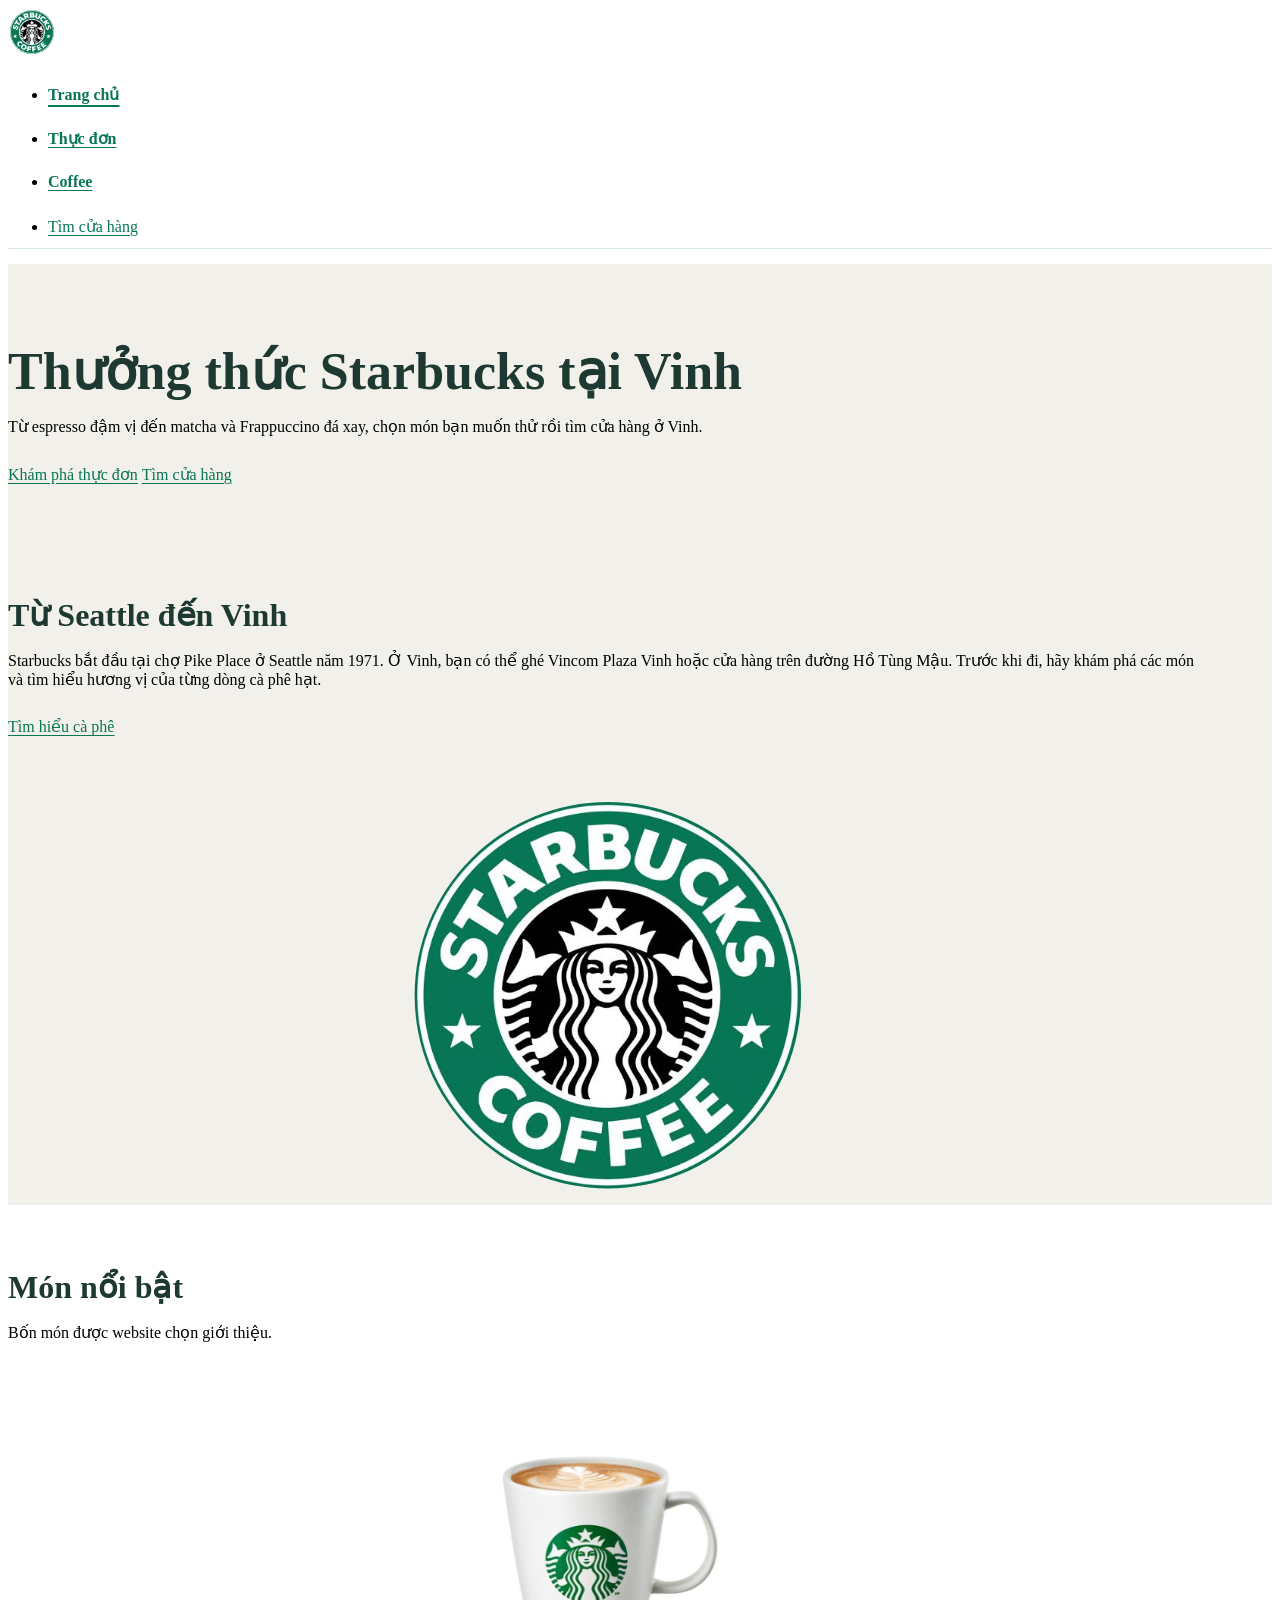
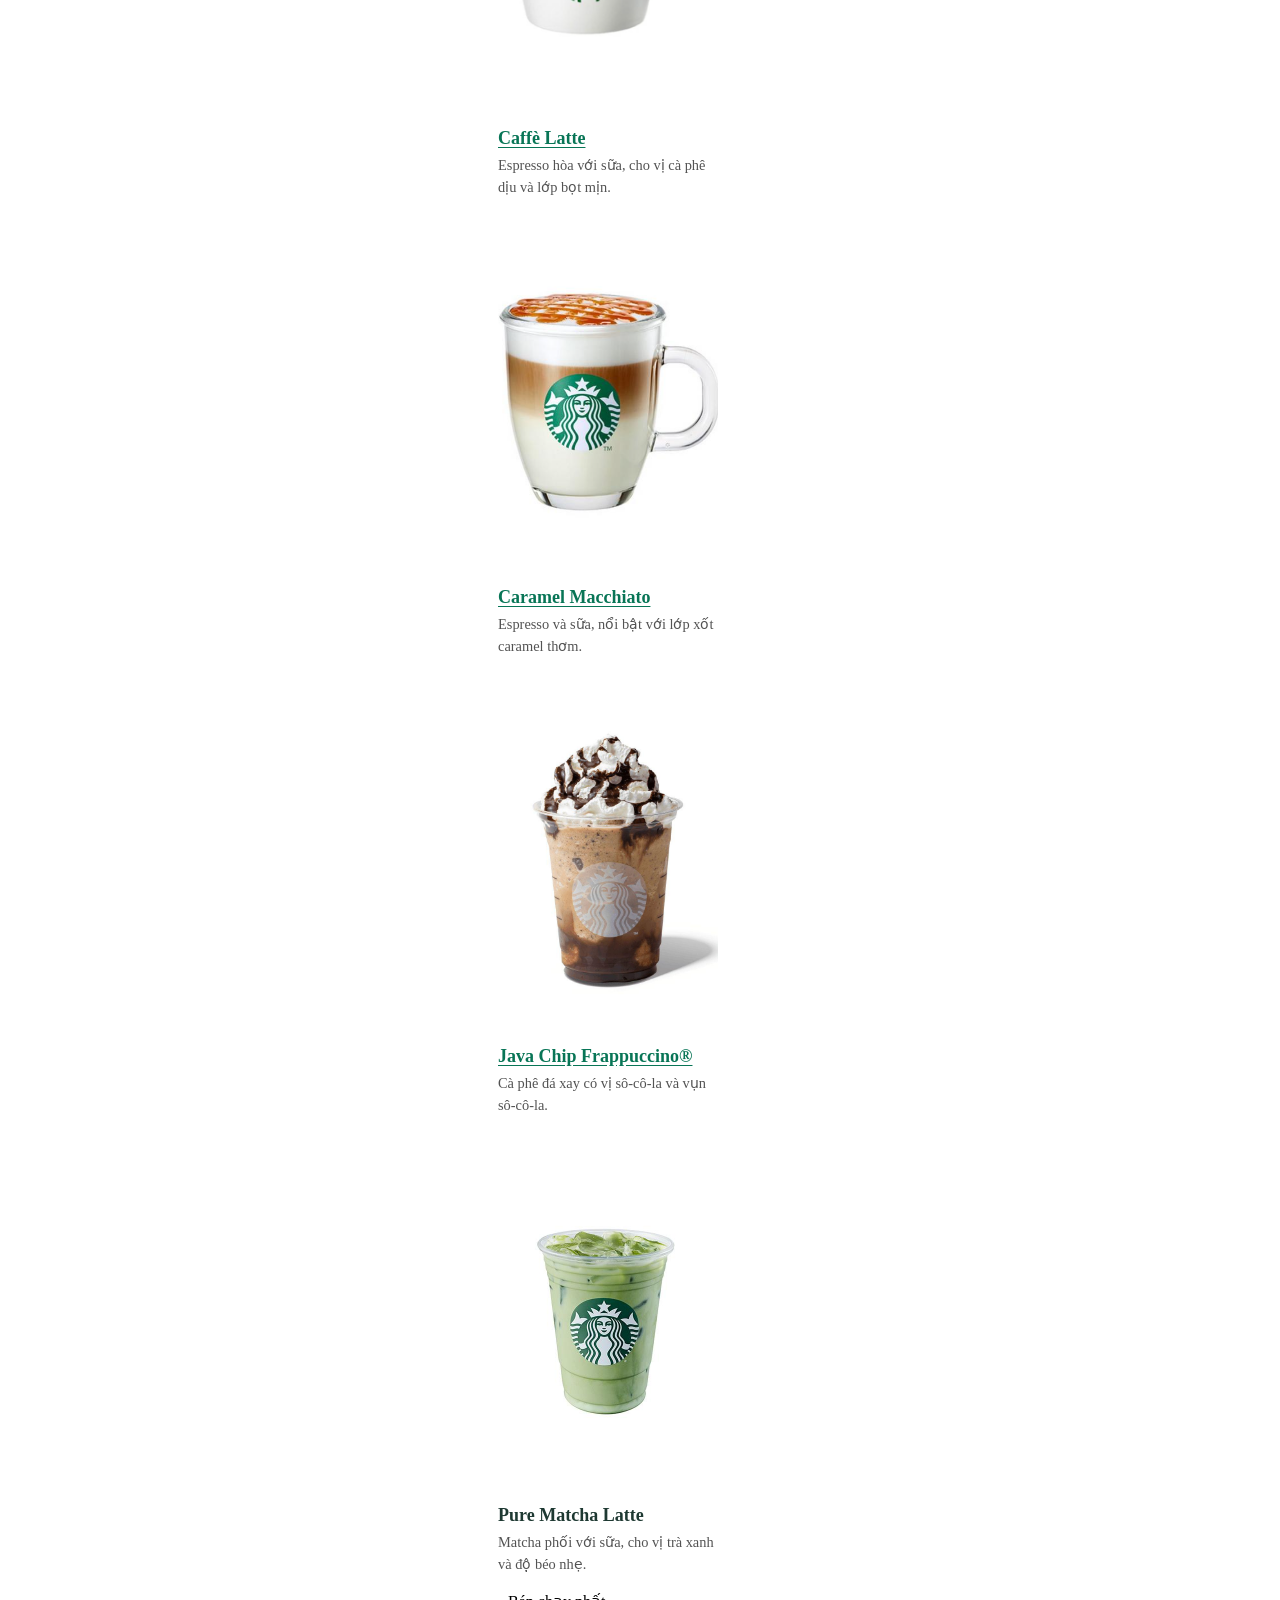
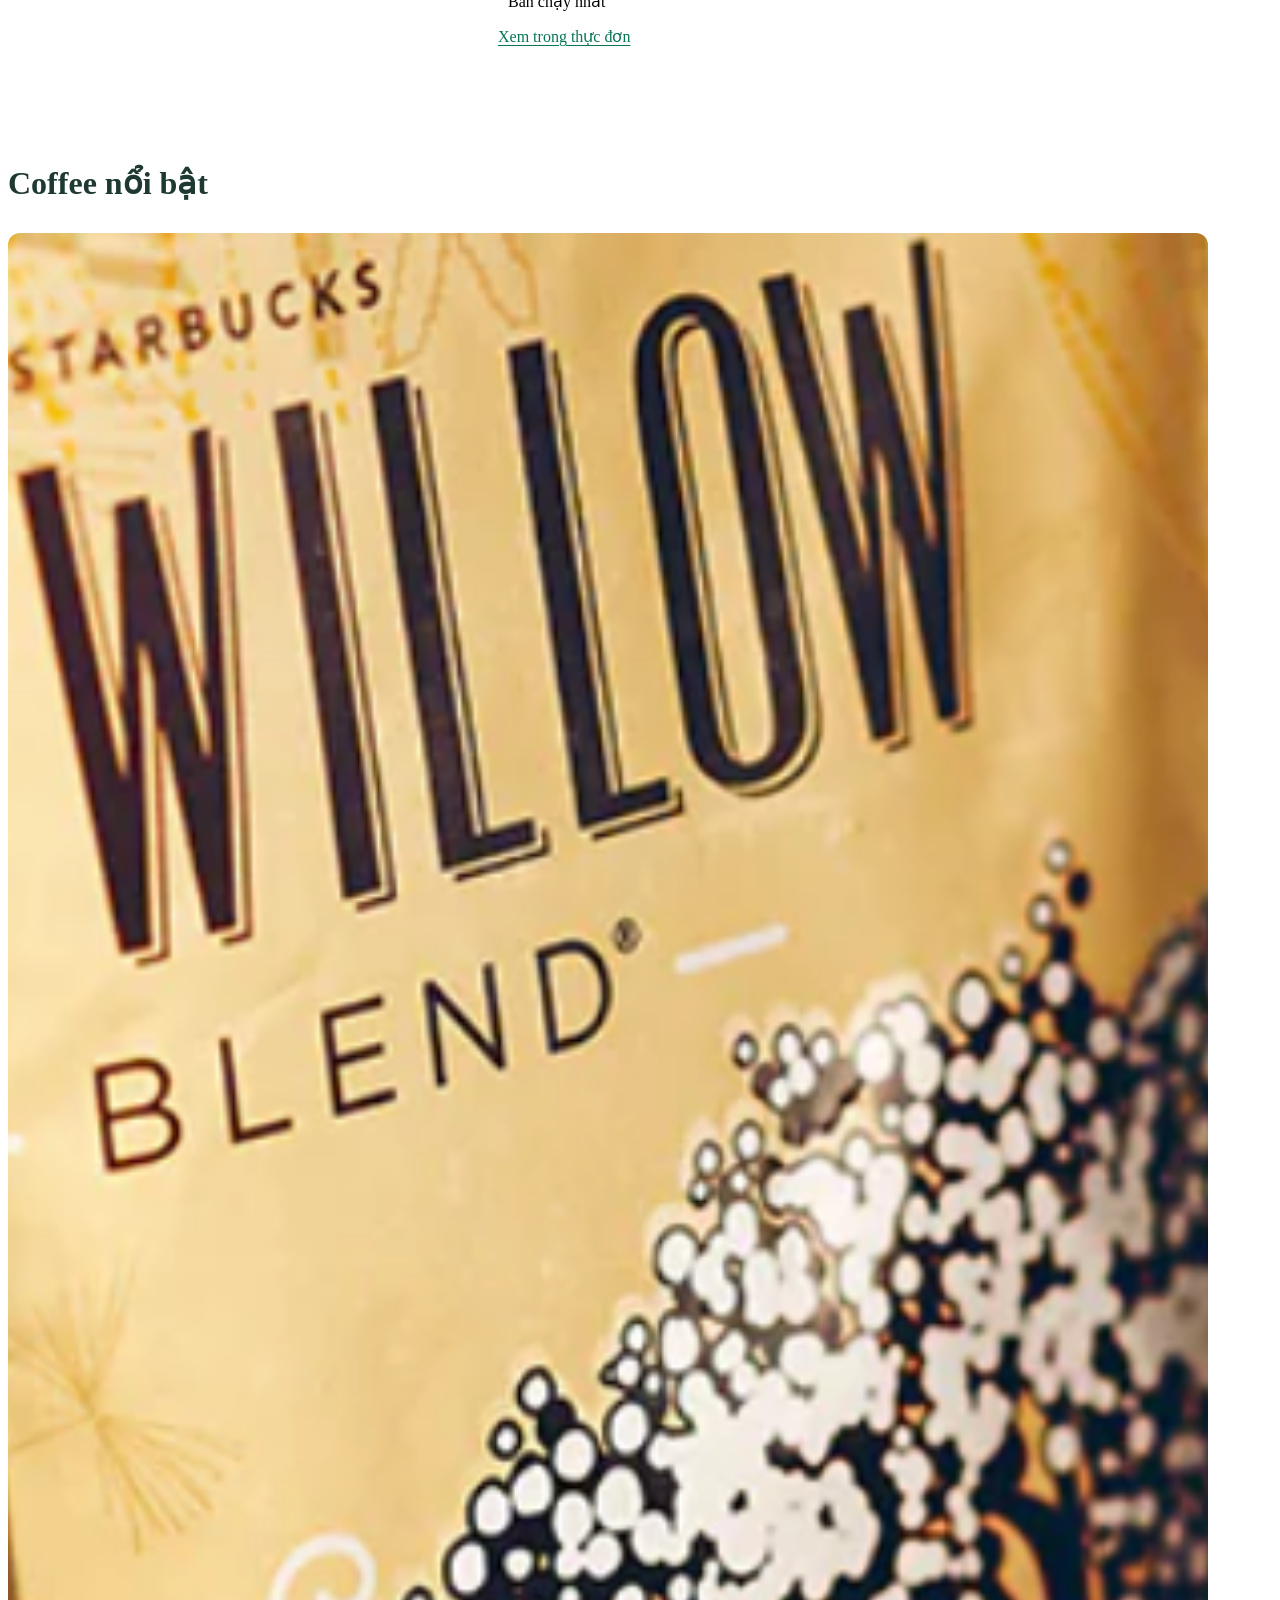
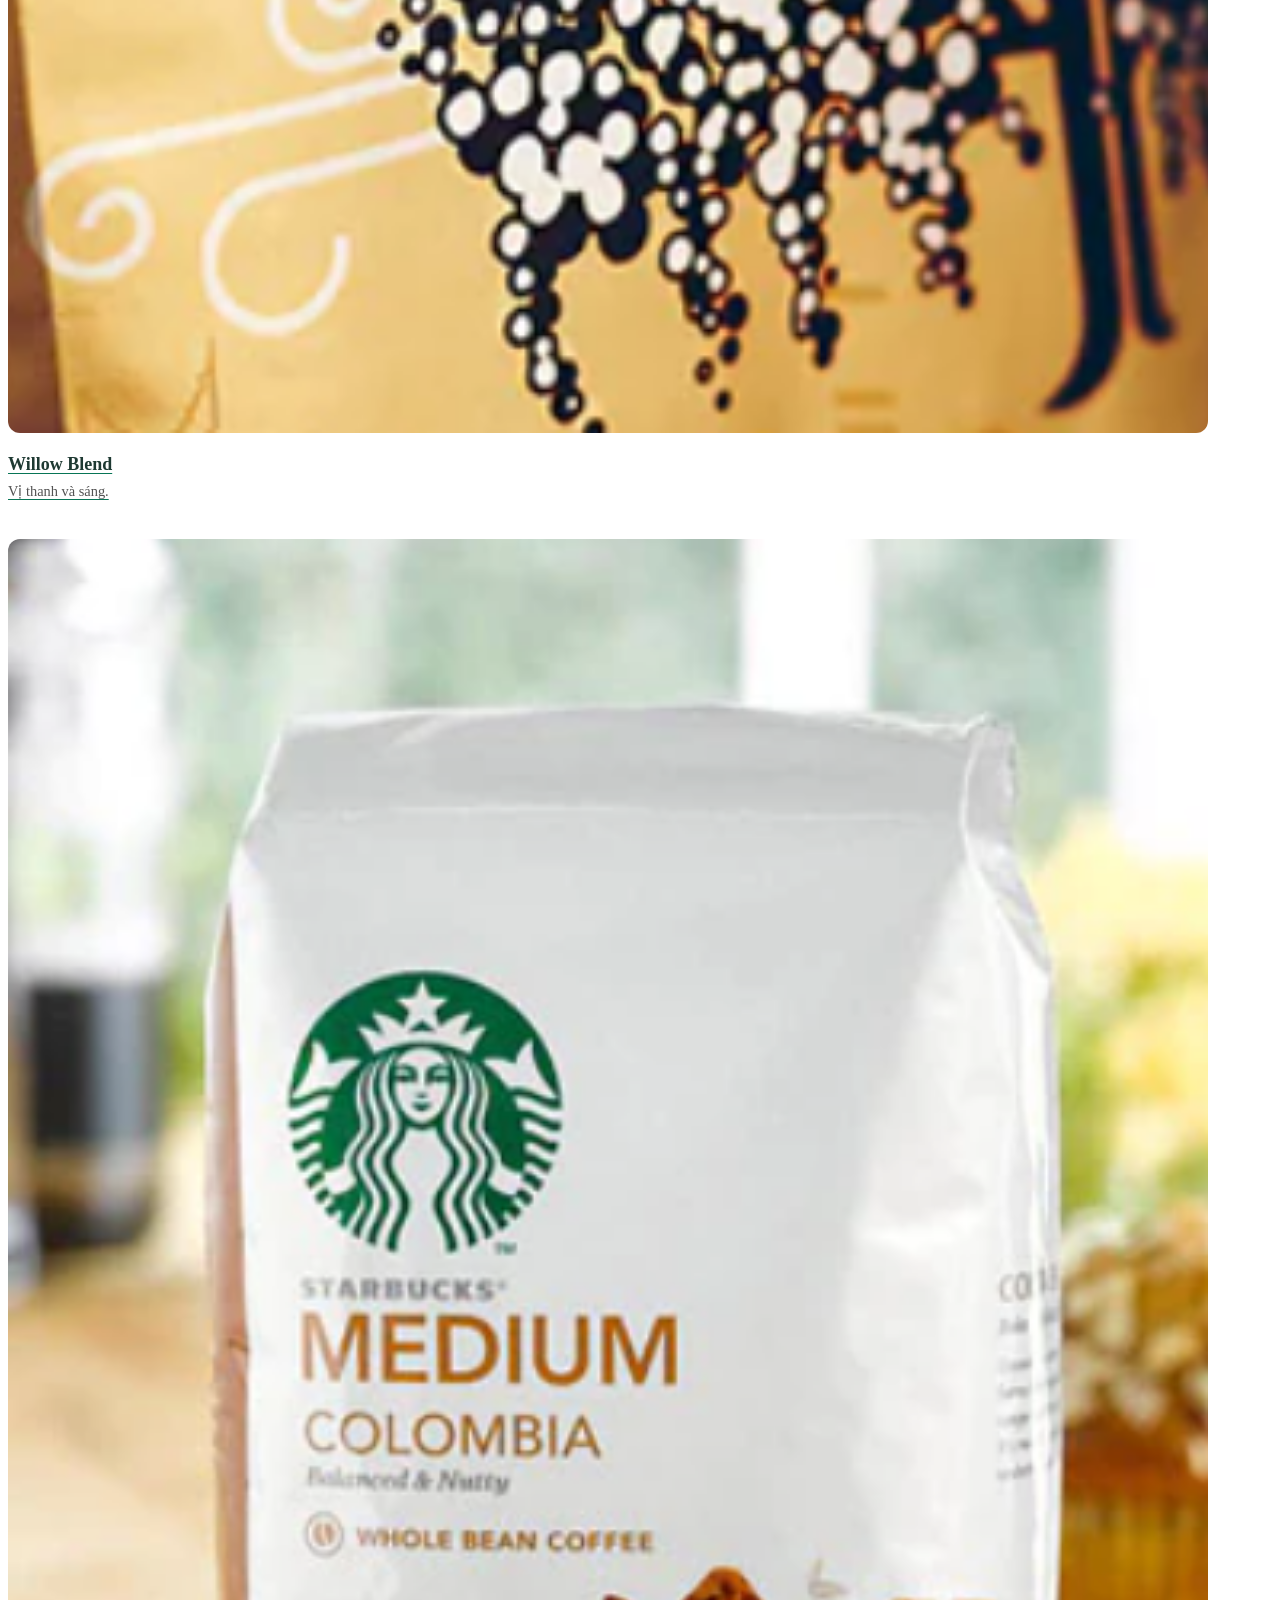
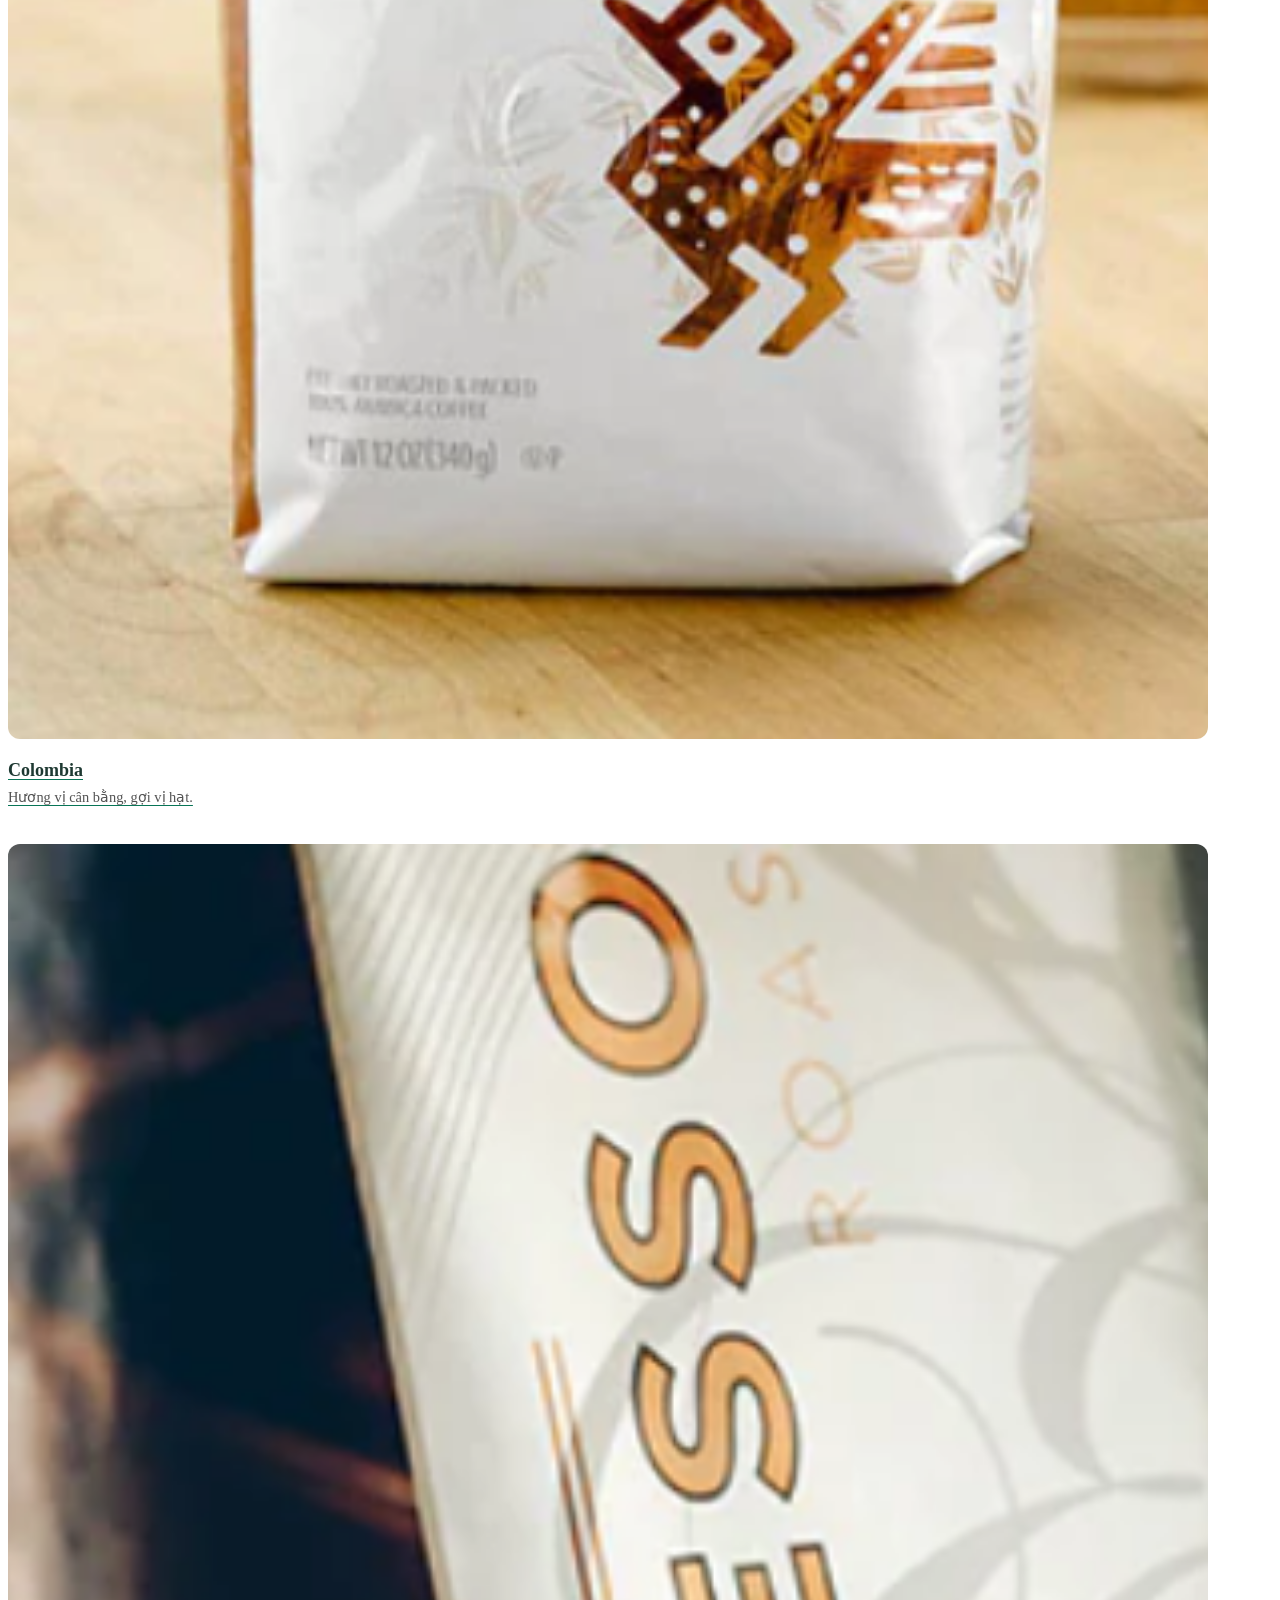
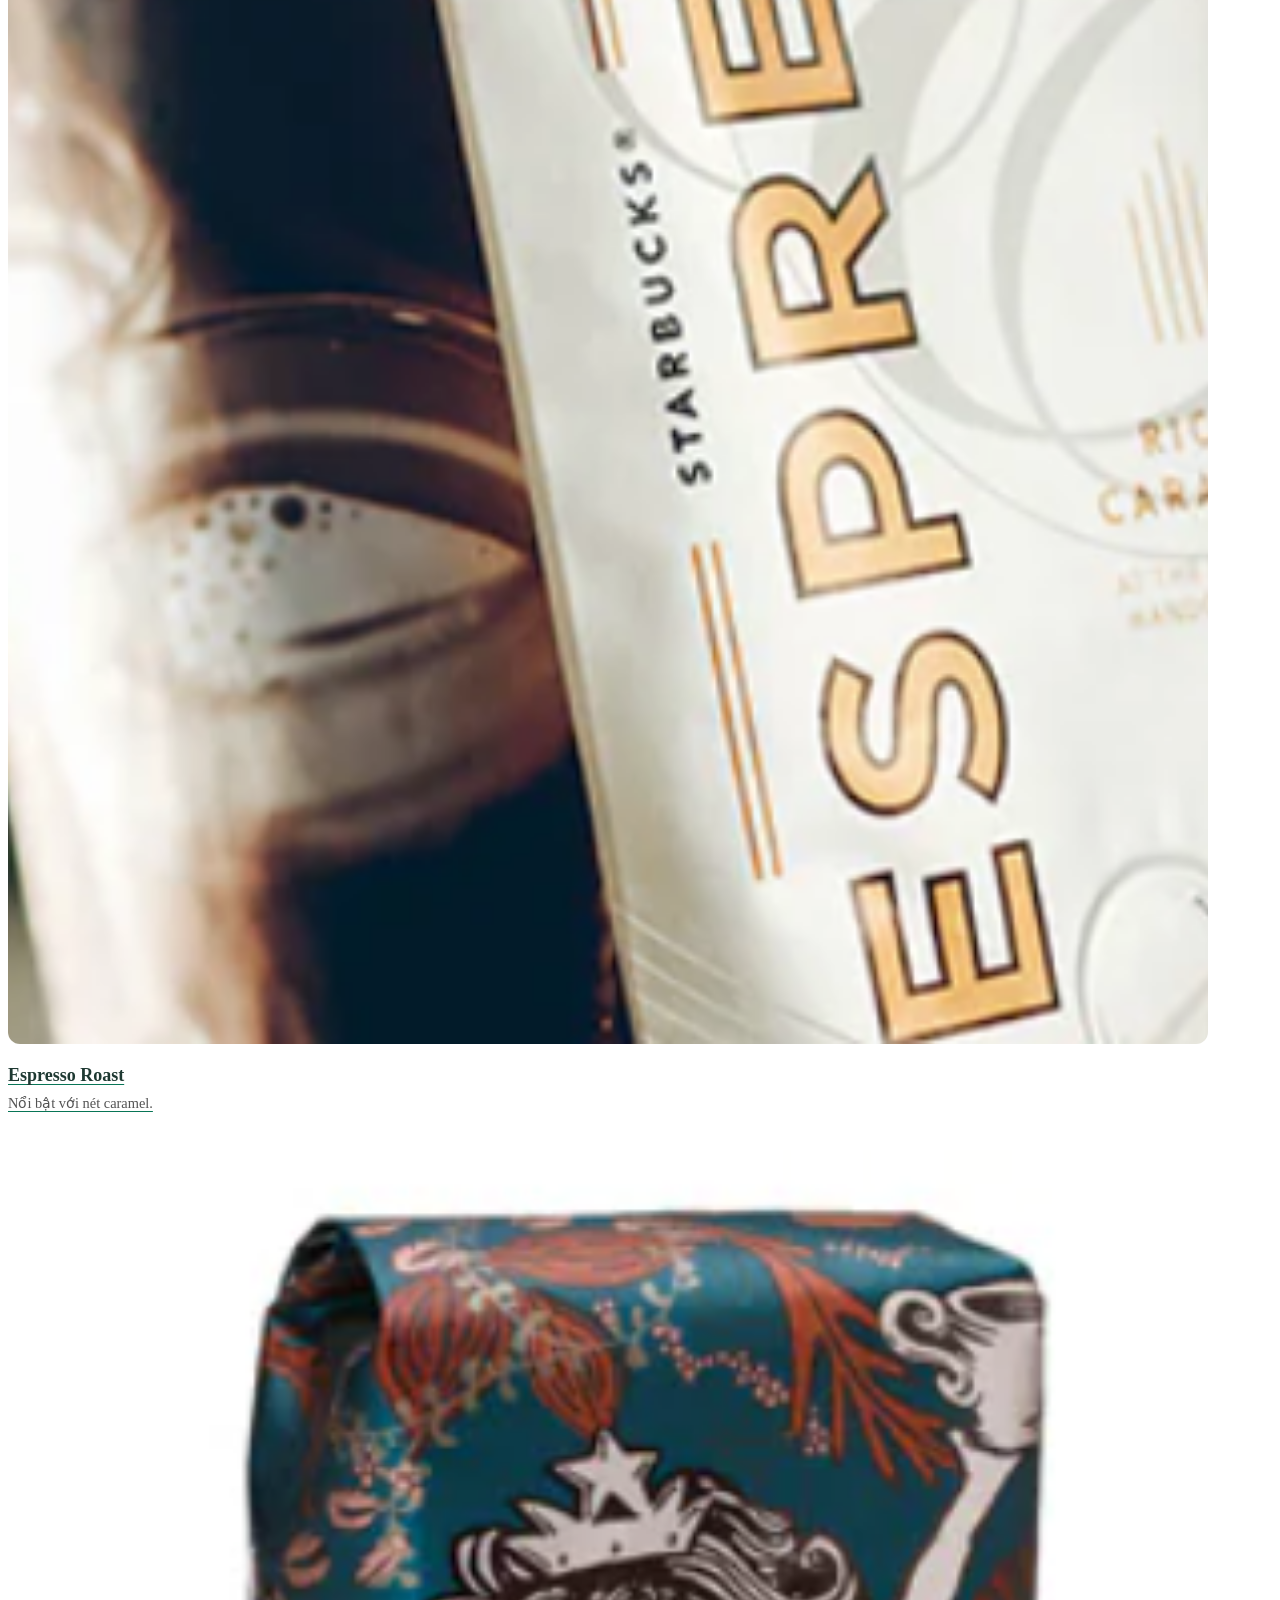
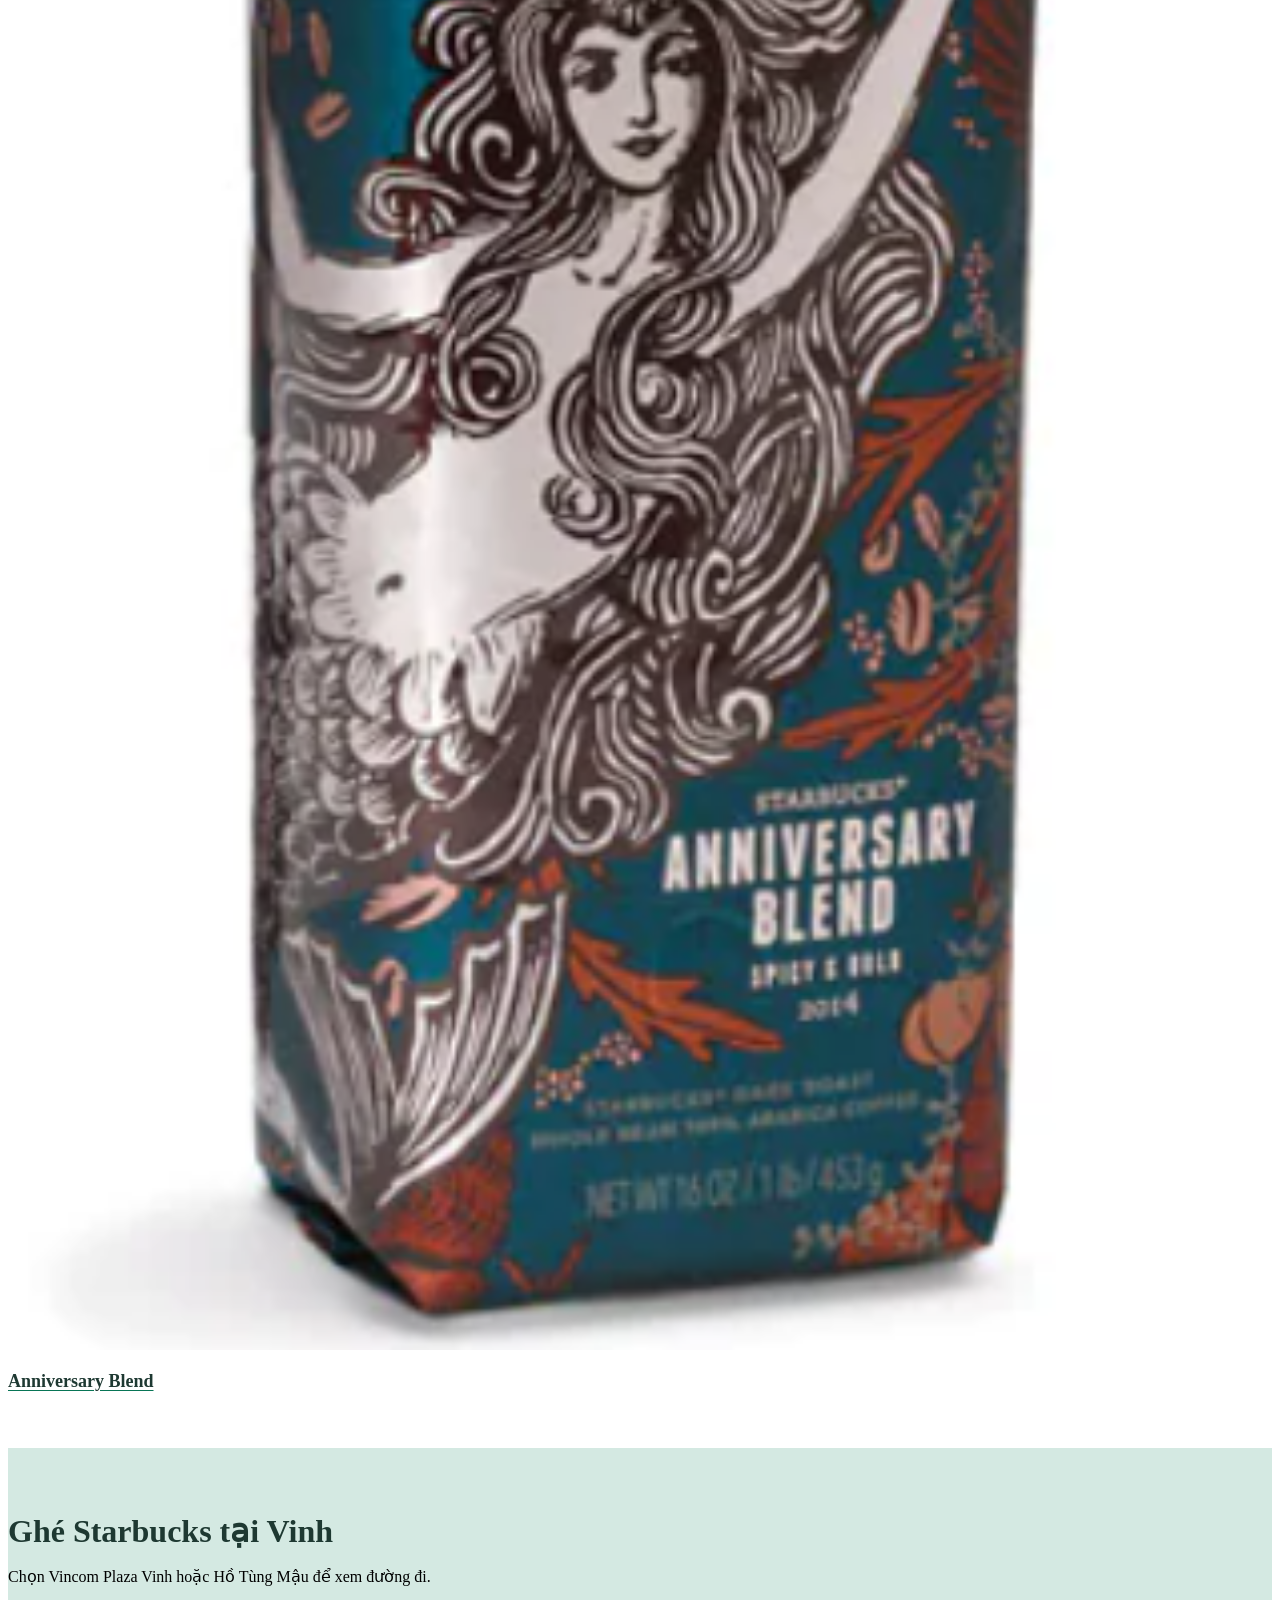
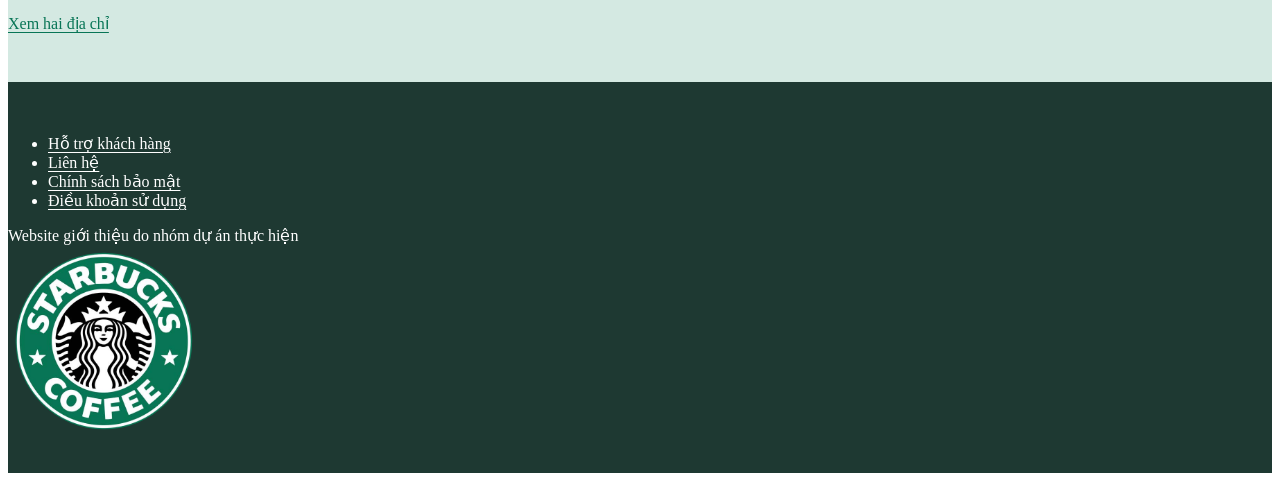
==== commit 631fa0a2: "Sửa lỗi review" ====
--- a/index.html
+++ b/index.html
@@ -58,7 +58,7 @@
             </section>
           </div>
           <div class="col-12 col-lg-6 pb-4 pb-lg-0">
-            <img class="site-logo home-intro-logo" src="assets/images/logo-starbucks.png" width="554" height="554" alt="">
+            <img class="site-logo home-intro-logo" src="assets/images/logo-starbucks.png" width="554" height="554" alt="Logo Starbucks">
           </div>
         </div>
       </div>
@@ -108,7 +108,7 @@
               <div class="product-body">
                 <h3 class="card-title product-name">Pure Matcha Latte</h3>
                 <p class="product-desc">Matcha phối với sữa, cho vị trà xanh và độ béo nhẹ.</p>
-                <p class="mt-2 mb-1"><span class="badge best-seller-badge bg-success-subtle text-success-emphasis">Best Seller</span></p>
+                <p class="mt-2 mb-1"><span class="badge best-seller-badge bg-success-subtle text-success-emphasis">Bán chạy nhất</span></p>
                 <a class="mt-auto" href="thuc-don.html#pure-matcha-latte">Xem trong thực đơn</a>
               </div>
             </div>
@@ -123,34 +123,34 @@
         <div class="row g-3 g-md-4">
           <article class="col-6 col-md-4 col-lg-3">
             <a class="card h-100 product-card coffee-card text-decoration-none" href="coffee.html#willow-blend">
-              <img class="product-image" src="assets/images/coffee/willow-blend.png" width="377" height="447" alt="Willow Blend" loading="lazy">
+              <img class="product-image" src="assets/images/coffee/willow-blend.png" width="377" height="447" alt="" loading="lazy">
               <div class="product-body">
                 <h3 class="card-title product-name">Willow Blend</h3>
-                <p class="product-desc">Willow Blend thanh và sáng vị.</p>
+                <p class="product-desc">Vị thanh và sáng.</p>
               </div>
             </a>
           </article>
           <article class="col-6 col-md-4 col-lg-3">
             <a class="card h-100 product-card coffee-card text-decoration-none" href="coffee.html#colombia">
-              <img class="product-image" src="assets/images/coffee/colombia.png" width="375" height="575" alt="Colombia" loading="lazy">
+              <img class="product-image" src="assets/images/coffee/colombia.png" width="375" height="575" alt="" loading="lazy">
               <div class="product-body">
                 <h3 class="card-title product-name">Colombia</h3>
-                <p class="product-desc">Colombia cân bằng, gợi vị hạt.</p>
+                <p class="product-desc">Hương vị cân bằng, gợi vị hạt.</p>
               </div>
             </a>
           </article>
           <article class="col-6 col-md-4 col-lg-3">
             <a class="card h-100 product-card coffee-card text-decoration-none" href="coffee.html#espresso-roast">
-              <img class="product-image" src="assets/images/coffee/espresso-roast.png" width="376" height="448" alt="Espresso Roast" loading="lazy">
+              <img class="product-image" src="assets/images/coffee/espresso-roast.png" width="376" height="448" alt="" loading="lazy">
               <div class="product-body">
                 <h3 class="card-title product-name">Espresso Roast</h3>
-                <p class="product-desc">Espresso Roast có nét caramel.</p>
+                <p class="product-desc">Nổi bật với nét caramel.</p>
               </div>
             </a>
           </article>
           <article class="col-6 col-md-4 col-lg-3">
             <a class="card h-100 product-card coffee-card text-decoration-none" href="coffee.html#anniversary-blend">
-              <img class="product-image" src="assets/images/coffee/anniversary-blend.png" width="376" height="448" alt="Anniversary Blend" loading="lazy">
+              <img class="product-image" src="assets/images/coffee/anniversary-blend.png" width="376" height="448" alt="" loading="lazy">
               <div class="product-body">
                 <h3 class="card-title product-name">Anniversary Blend</h3>
               </div>
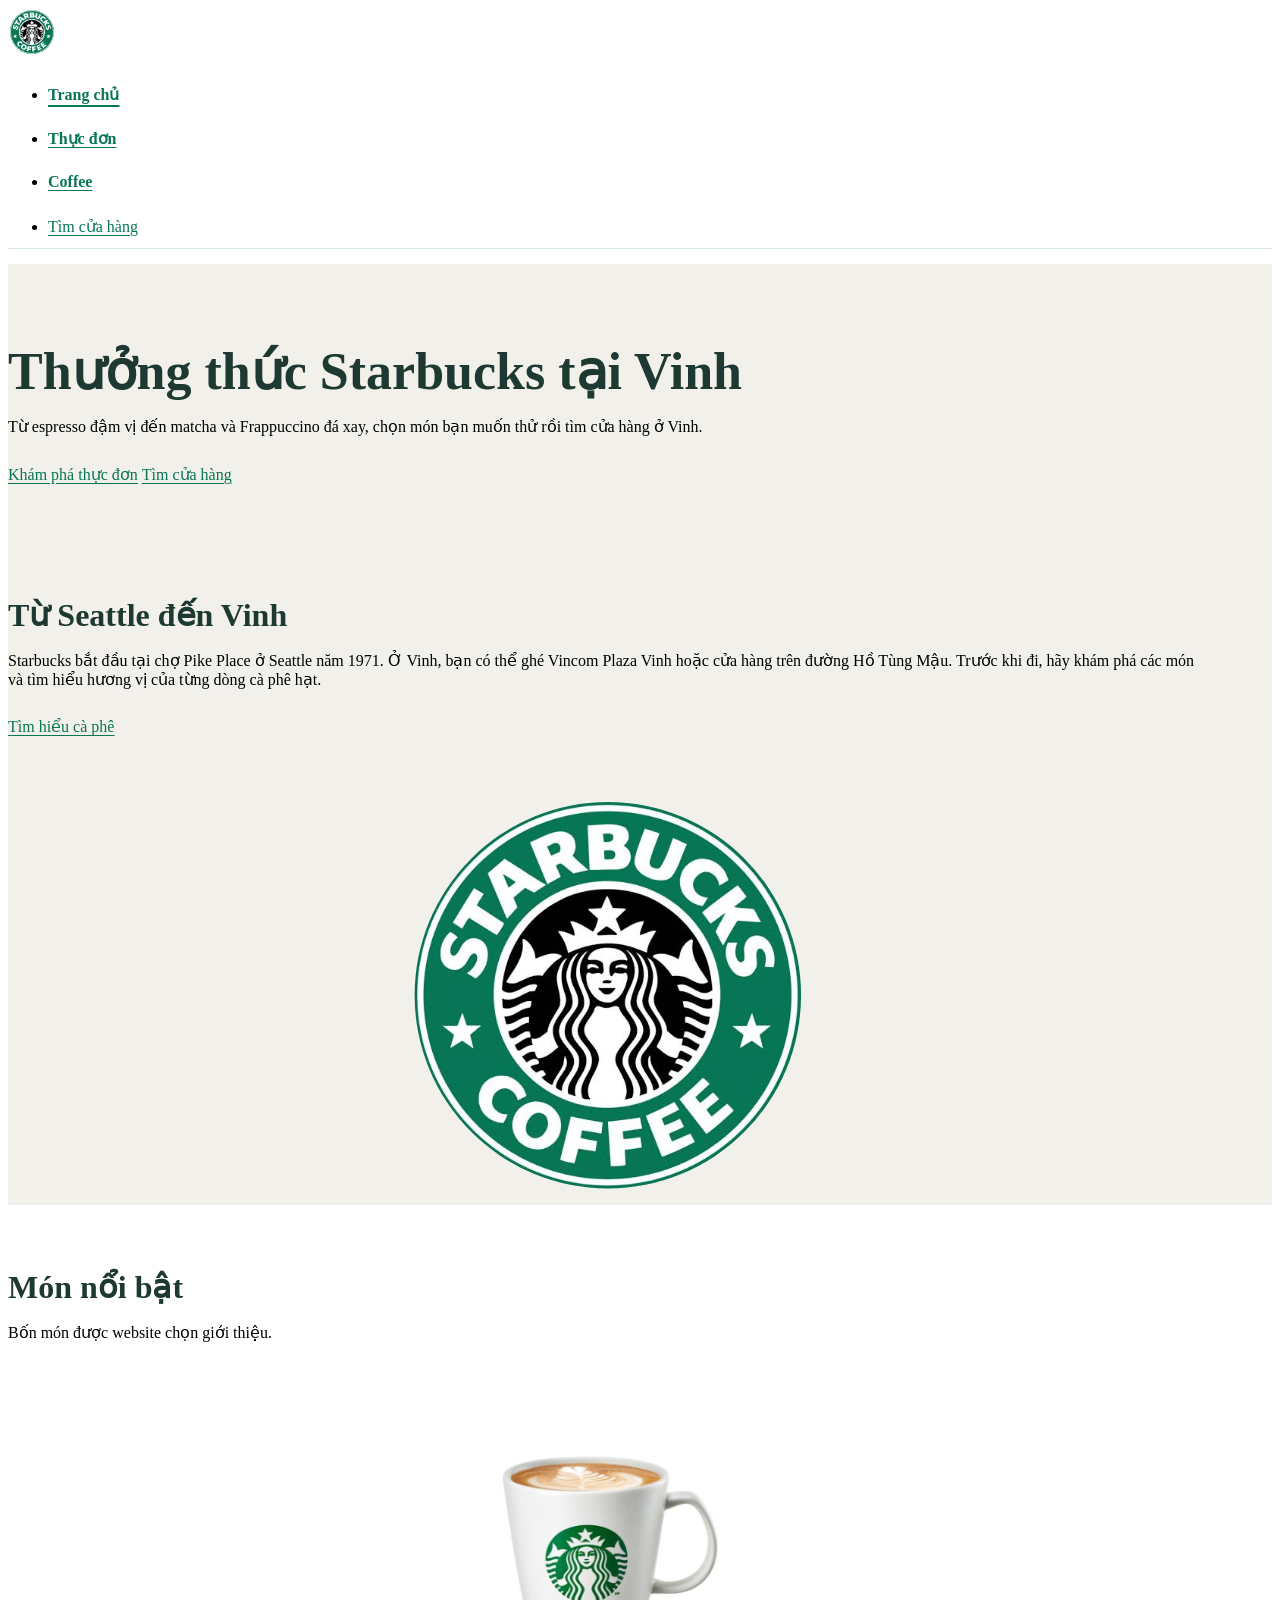
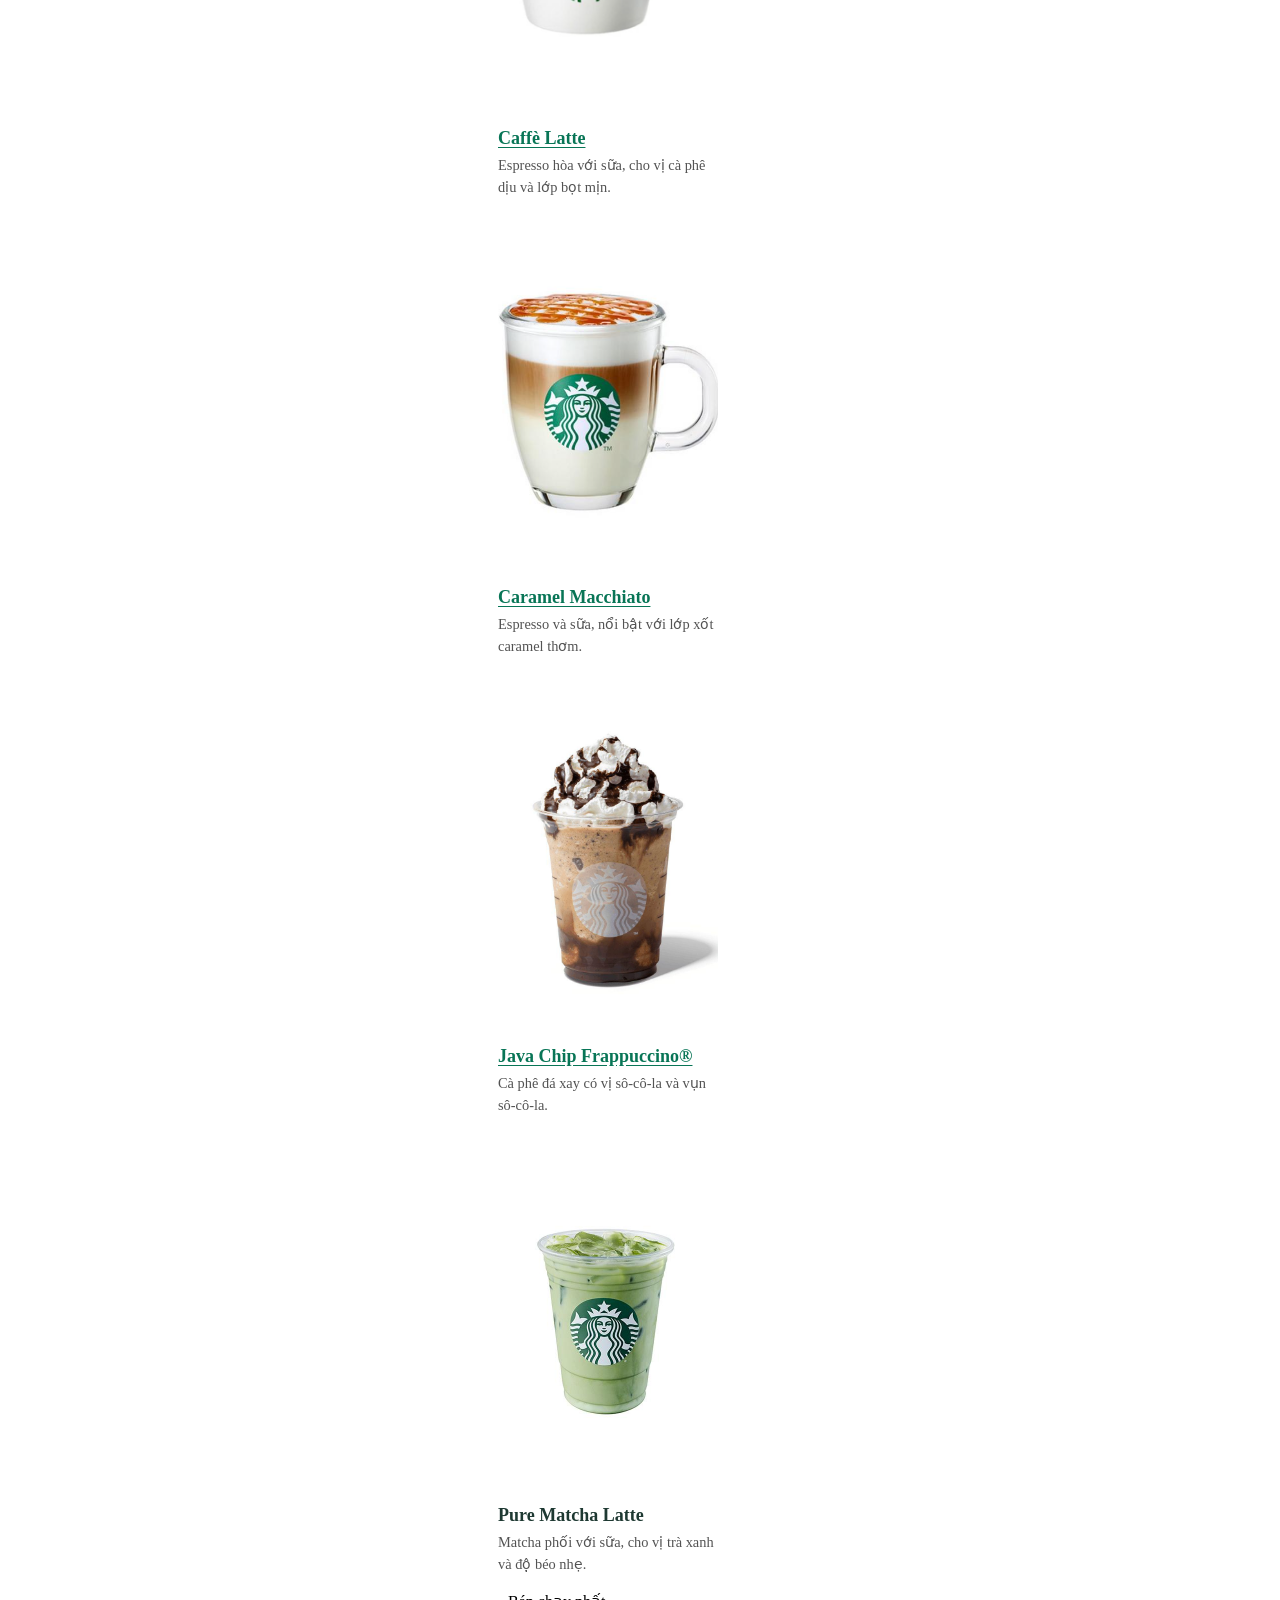
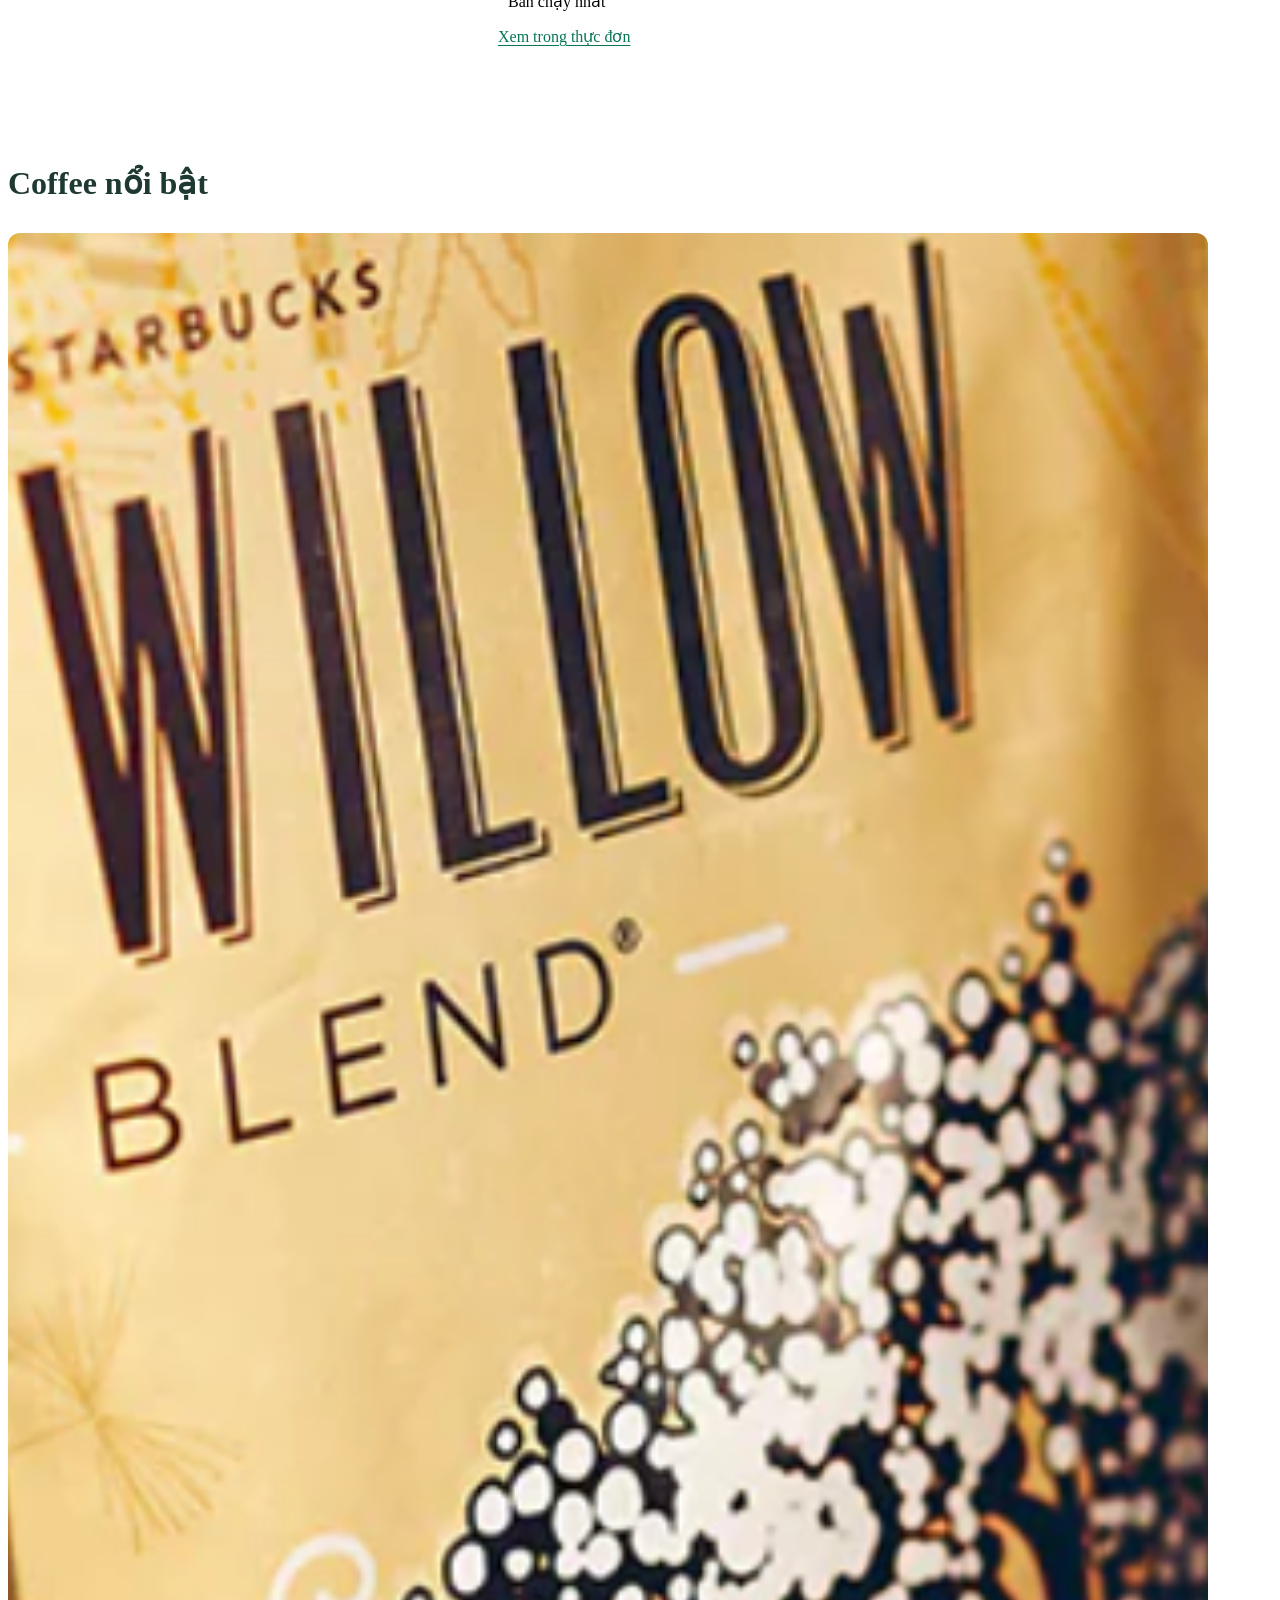
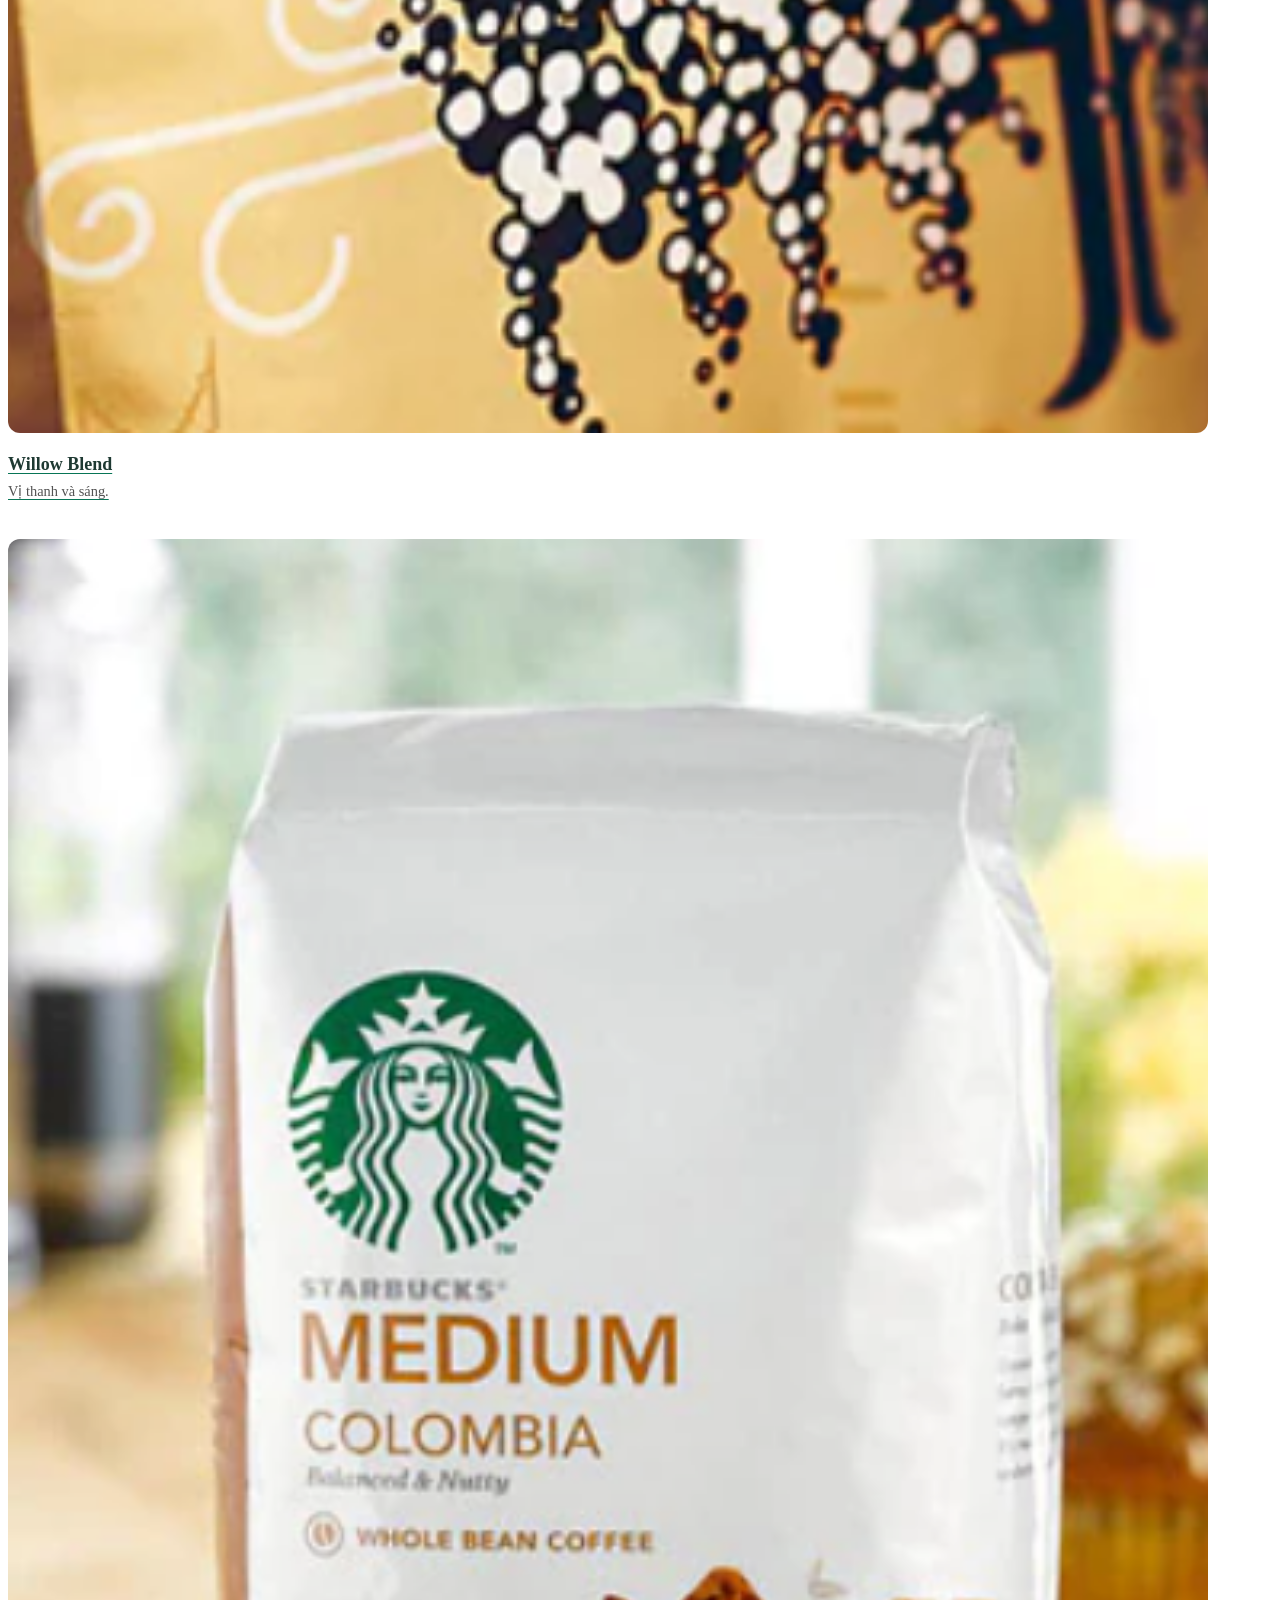
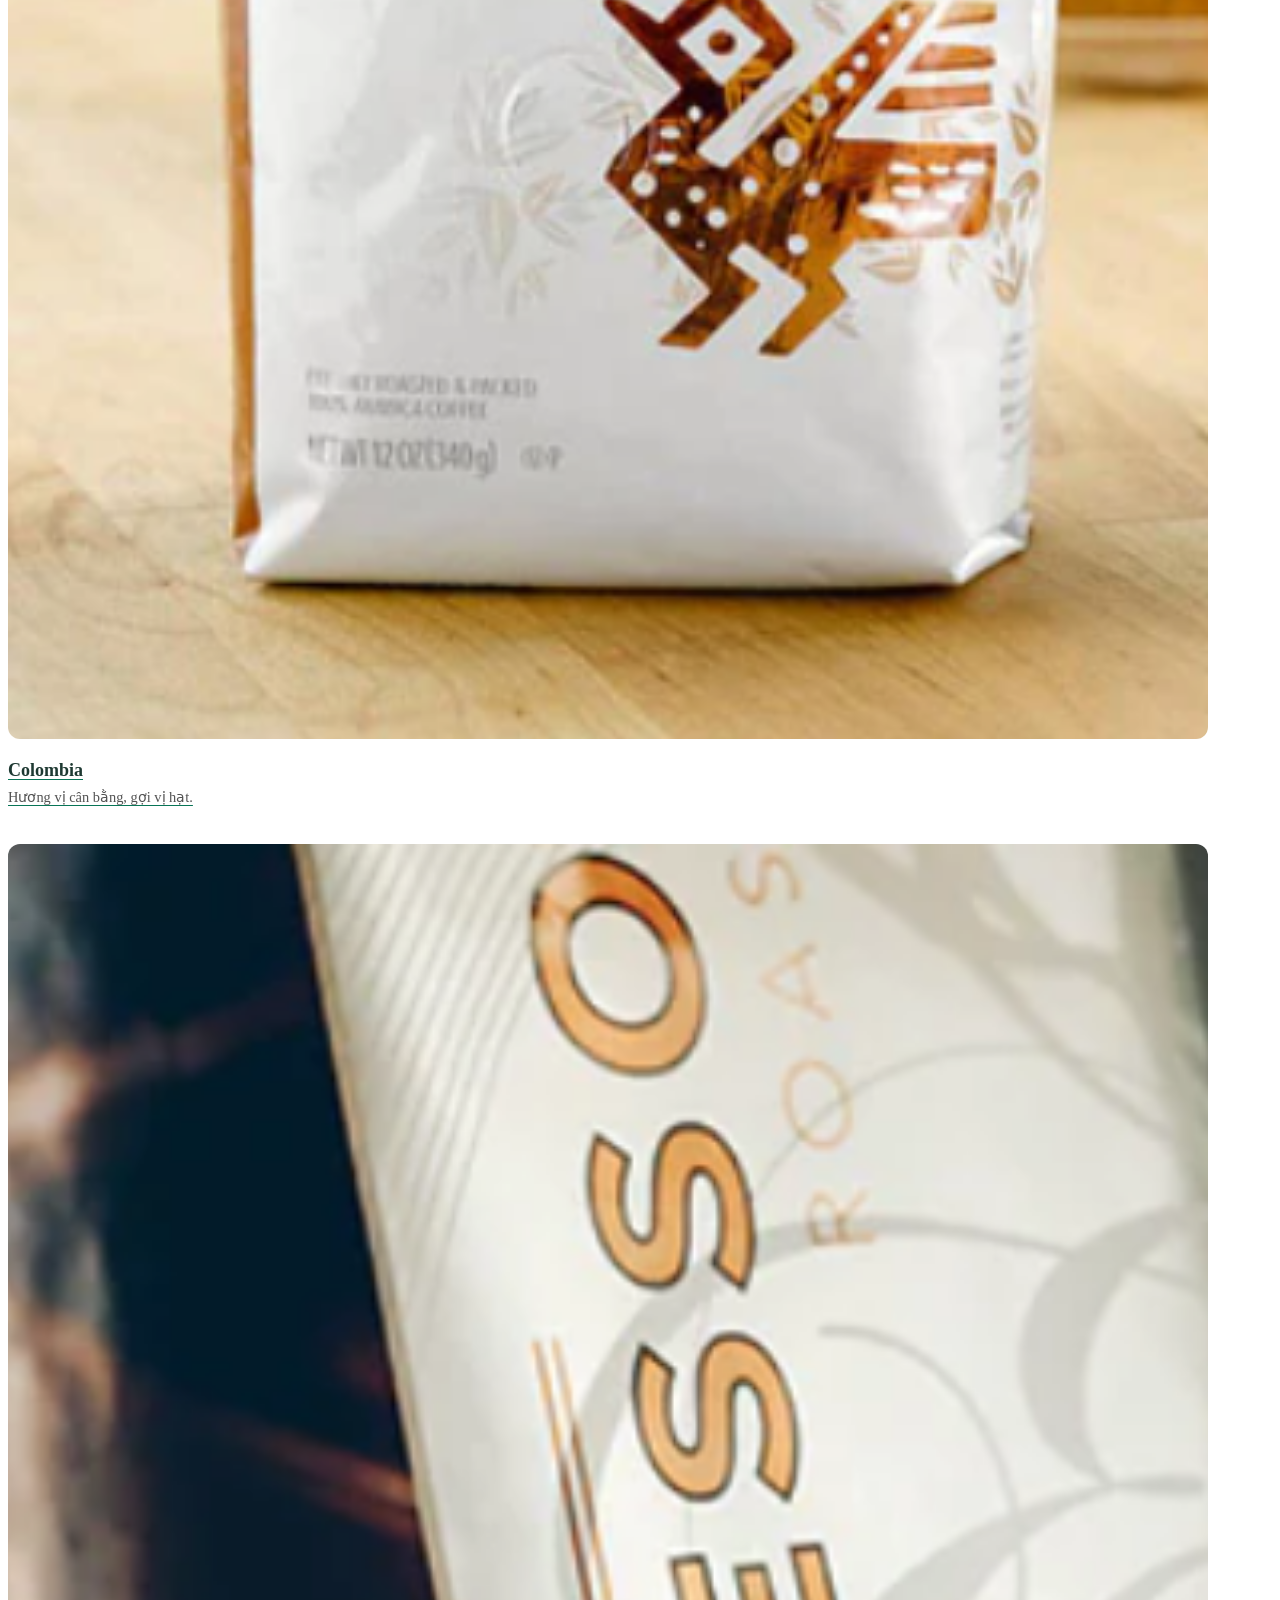
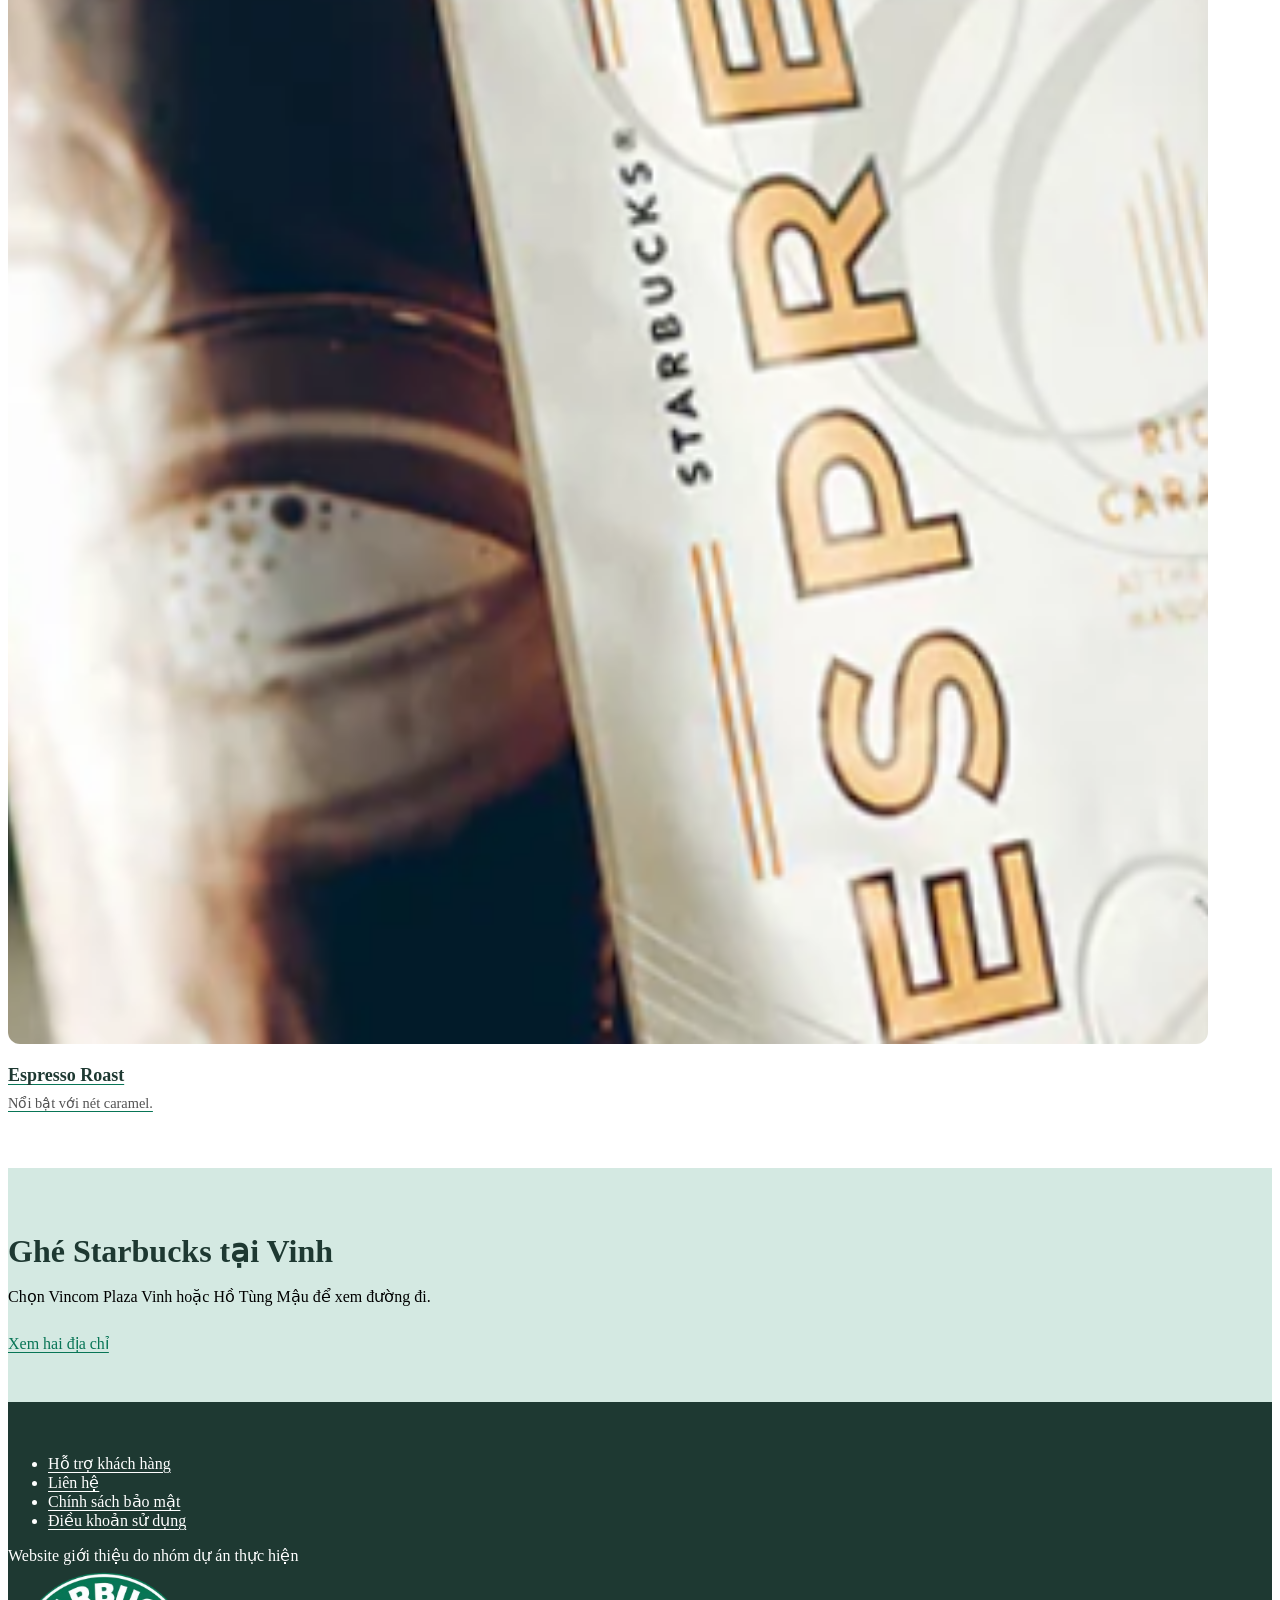
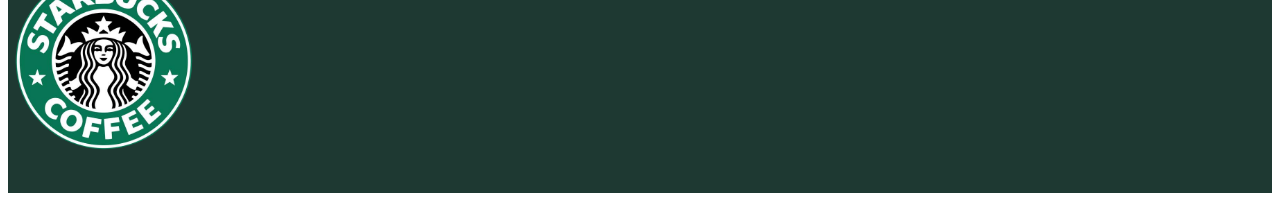
==== commit 433b3c81: "Bỏ Anniversary Blend khỏi Coffee nổi bật" ====
--- a/index.html
+++ b/index.html
@@ -148,14 +148,6 @@
               </div>
             </a>
           </article>
-          <article class="col-6 col-md-4 col-lg-3">
-            <a class="card h-100 product-card coffee-card text-decoration-none" href="coffee.html#anniversary-blend">
-              <img class="product-image" src="assets/images/coffee/anniversary-blend.png" width="376" height="448" alt="" loading="lazy">
-              <div class="product-body">
-                <h3 class="card-title product-name">Anniversary Blend</h3>
-              </div>
-            </a>
-          </article>
         </div>
       </div>
     </section>
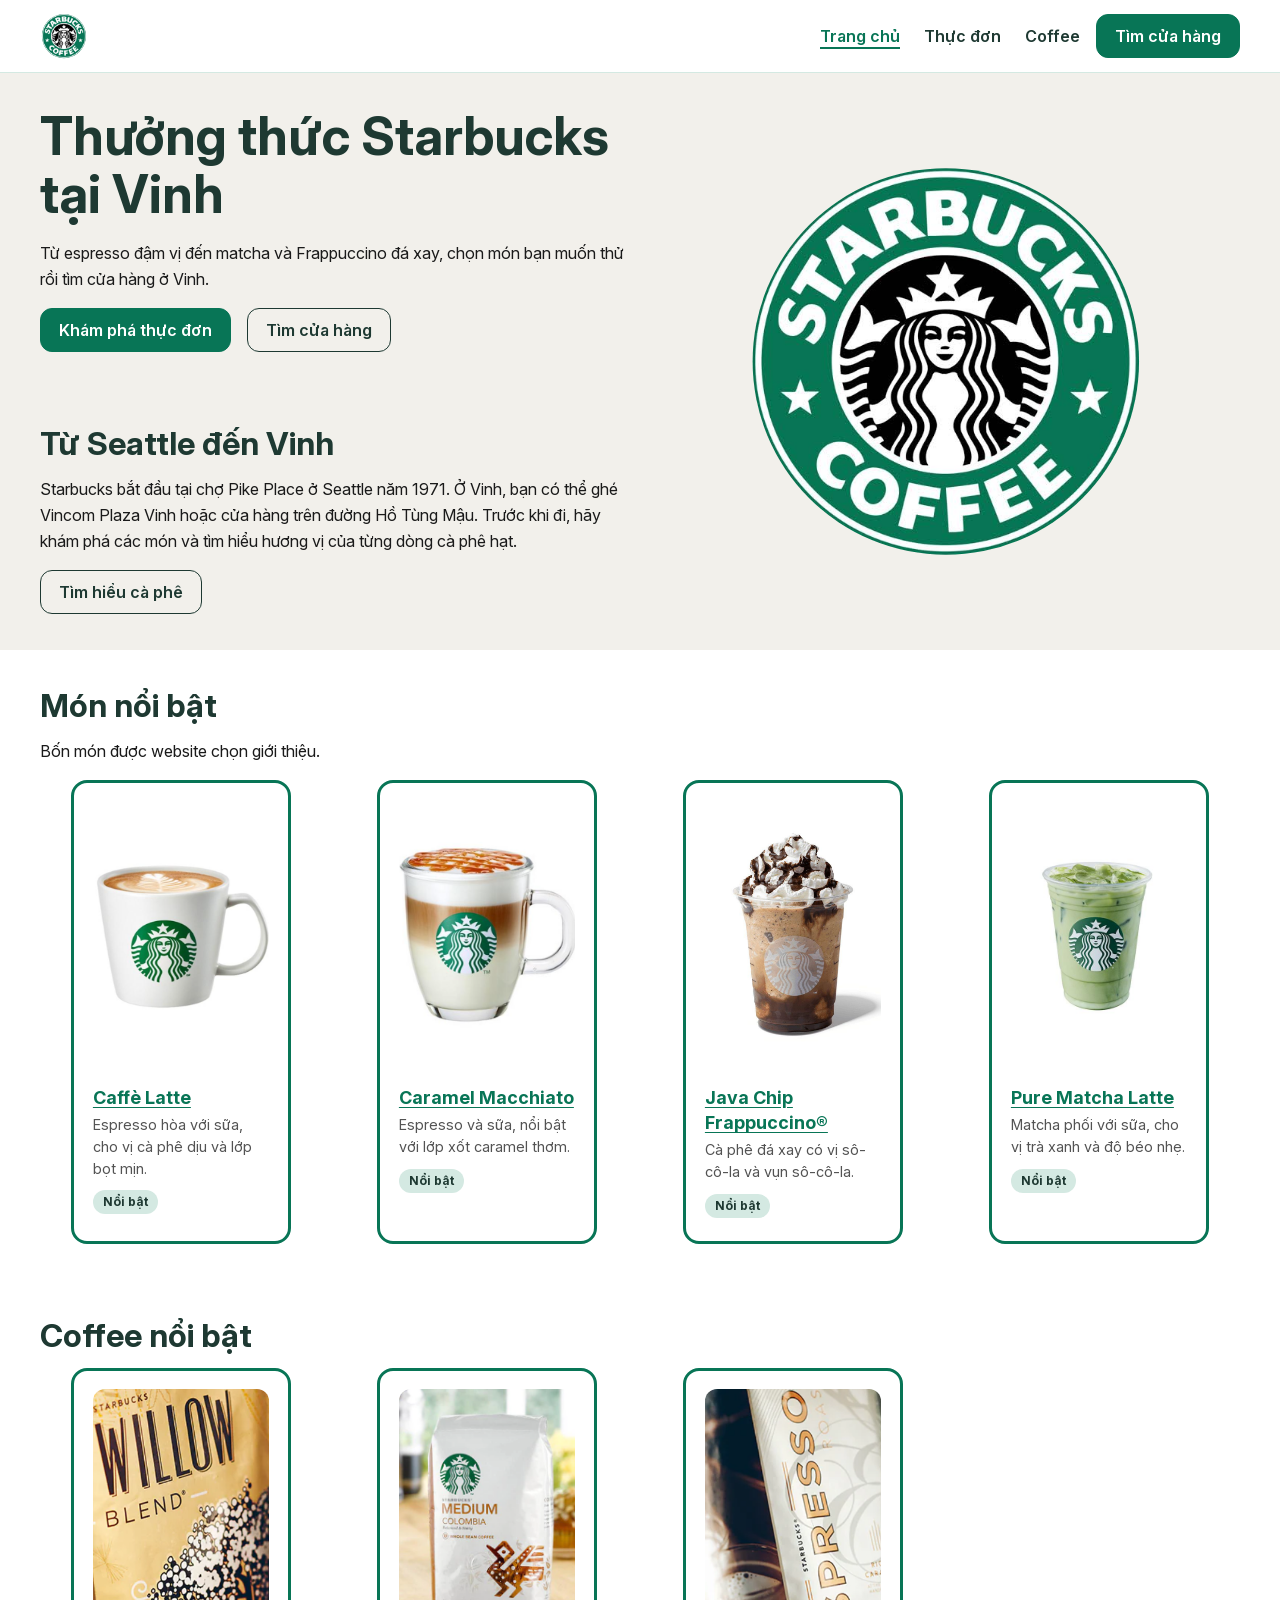
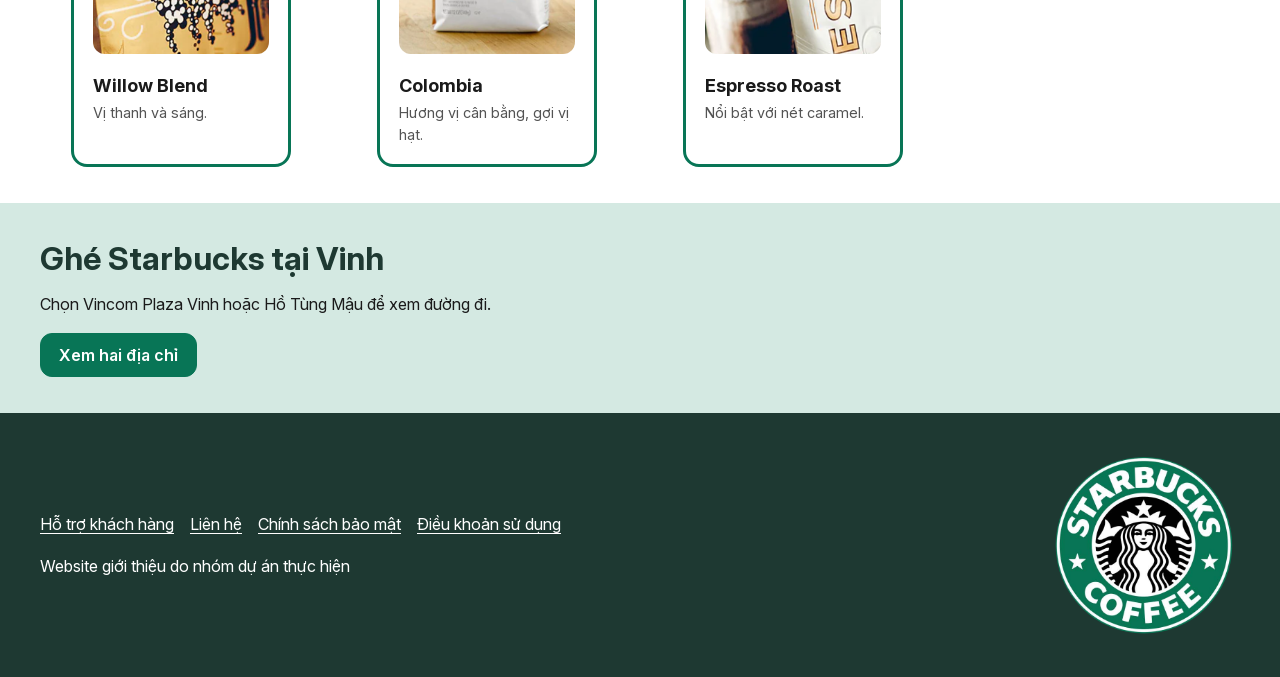
==== commit c35b6099: "Đổi nhãn nổi bật trên trang chủ" ====
--- a/index.html
+++ b/index.html
@@ -3,6 +3,7 @@
 <head>
   <meta charset="utf-8">
   <meta name="viewport" content="width=device-width, initial-scale=1">
+  <meta name="description" content="Starbucks tại Vinh: khám phá thực đơn, cà phê hạt và địa chỉ cửa hàng.">
   <title>Thưởng thức Starbucks tại Vinh</title>
   <link rel="icon" type="image/svg+xml" href="assets/images/favicon.svg">
   <link rel="stylesheet" href="vendor/bootstrap/bootstrap.min.css">
@@ -11,6 +12,7 @@
   <script src="js/script.js" defer></script>
 </head>
 <body class="d-flex flex-column min-vh-100">
+  <a class="visually-hidden-focusable" href="#noi-dung-chinh">Chuyển đến nội dung chính</a>
   <header class="site-header sticky-top">
     <nav class="navbar navbar-expand-lg" aria-label="Điều hướng chính">
       <div class="container site-container">
@@ -77,6 +79,7 @@
                   <a class="mt-auto" href="thuc-don.html#caffe-latte">Caffè Latte</a>
                 </h3>
                 <p class="product-desc">Espresso hòa với sữa, cho vị cà phê dịu và lớp bọt mịn.</p>
+                <p class="mt-2 mb-1"><span class="badge best-seller-badge bg-success-subtle text-success-emphasis">Nổi bật</span></p>
               </div>
             </div>
           </article>
@@ -88,6 +91,7 @@
                   <a class="mt-auto" href="thuc-don.html#caramel-macchiato">Caramel Macchiato</a>
                 </h3>
                 <p class="product-desc">Espresso và sữa, nổi bật với lớp xốt caramel thơm.</p>
+                <p class="mt-2 mb-1"><span class="badge best-seller-badge bg-success-subtle text-success-emphasis">Nổi bật</span></p>
               </div>
             </div>
           </article>
@@ -99,6 +103,7 @@
                   <a class="mt-auto" href="thuc-don.html#java-chip-frappuccino">Java Chip Frappuccino®</a>
                 </h3>
                 <p class="product-desc">Cà phê đá xay có vị sô-cô-la và vụn sô-cô-la.</p>
+                <p class="mt-2 mb-1"><span class="badge best-seller-badge bg-success-subtle text-success-emphasis">Nổi bật</span></p>
               </div>
             </div>
           </article>
@@ -106,10 +111,11 @@
             <div class="card h-100 product-card">
               <img class="product-image" src="assets/images/tra-matcha/pure-matcha-latte.png" width="660" height="660" alt="Pure Matcha Latte" loading="lazy">
               <div class="product-body">
-                <h3 class="card-title product-name">Pure Matcha Latte</h3>
+                <h3 class="card-title product-name">
+                  <a class="mt-auto" href="thuc-don.html#pure-matcha-latte">Pure Matcha Latte</a>
+                </h3>
                 <p class="product-desc">Matcha phối với sữa, cho vị trà xanh và độ béo nhẹ.</p>
-                <p class="mt-2 mb-1"><span class="badge best-seller-badge bg-success-subtle text-success-emphasis">Bán chạy nhất</span></p>
-                <a class="mt-auto" href="thuc-don.html#pure-matcha-latte">Xem trong thực đơn</a>
+                <p class="mt-2 mb-1"><span class="badge best-seller-badge bg-success-subtle text-success-emphasis">Nổi bật</span></p>
               </div>
             </div>
           </article>
--- a/css/style.css
+++ b/css/style.css
@@ -297,16 +297,6 @@
   background-color: var(--color-mint);
 }
 
-.hero-image,
-.story-image,
-.coffee-intro-image {
-  display: block;
-  width: 100%;
-  aspect-ratio: 16 / 10;
-  border-radius: var(--card-radius);
-  object-fit: cover;
-}
-
 .card {
   --bs-card-bg: var(--color-white);
   --bs-card-border-color: var(--color-mint);
@@ -376,7 +366,6 @@
 
 #flat-white .product-image {
   object-position: right center;
-  object-view-box: inset(16% 0 5% 47.5%);
 }
 
 .product-body {
@@ -416,17 +405,6 @@
     max-width: var(--product-card-max-width);
     margin-inline: auto;
   }
-
-  .coffee-group[aria-labelledby="rang-dam"] > .row {
-    max-width: calc(3 * (var(--product-card-max-width) + var(--bs-gutter-x)));
-    margin-inline: auto;
-  }
-}
-
-.product-card > .ratio {
-  --bs-aspect-ratio: 75%;
-  overflow: hidden;
-  border-radius: var(--bs-card-inner-border-radius) var(--bs-card-inner-border-radius) 0 0;
 }
 
 .product-card:is(:focus-visible, :has(:focus-visible)) {
@@ -435,10 +413,6 @@
   border-color: var(--color-brand);
   outline: 3px solid var(--color-brand);
   outline-offset: 3px;
-}
-
-.site-footer .product-card:is(:focus-visible, :has(:focus-visible)) {
-  box-shadow: 0 0 0 7px var(--color-mint), 0 8px 20px rgba(0, 0, 0, 0.12);
 }
 
 @media (hover: hover) {
